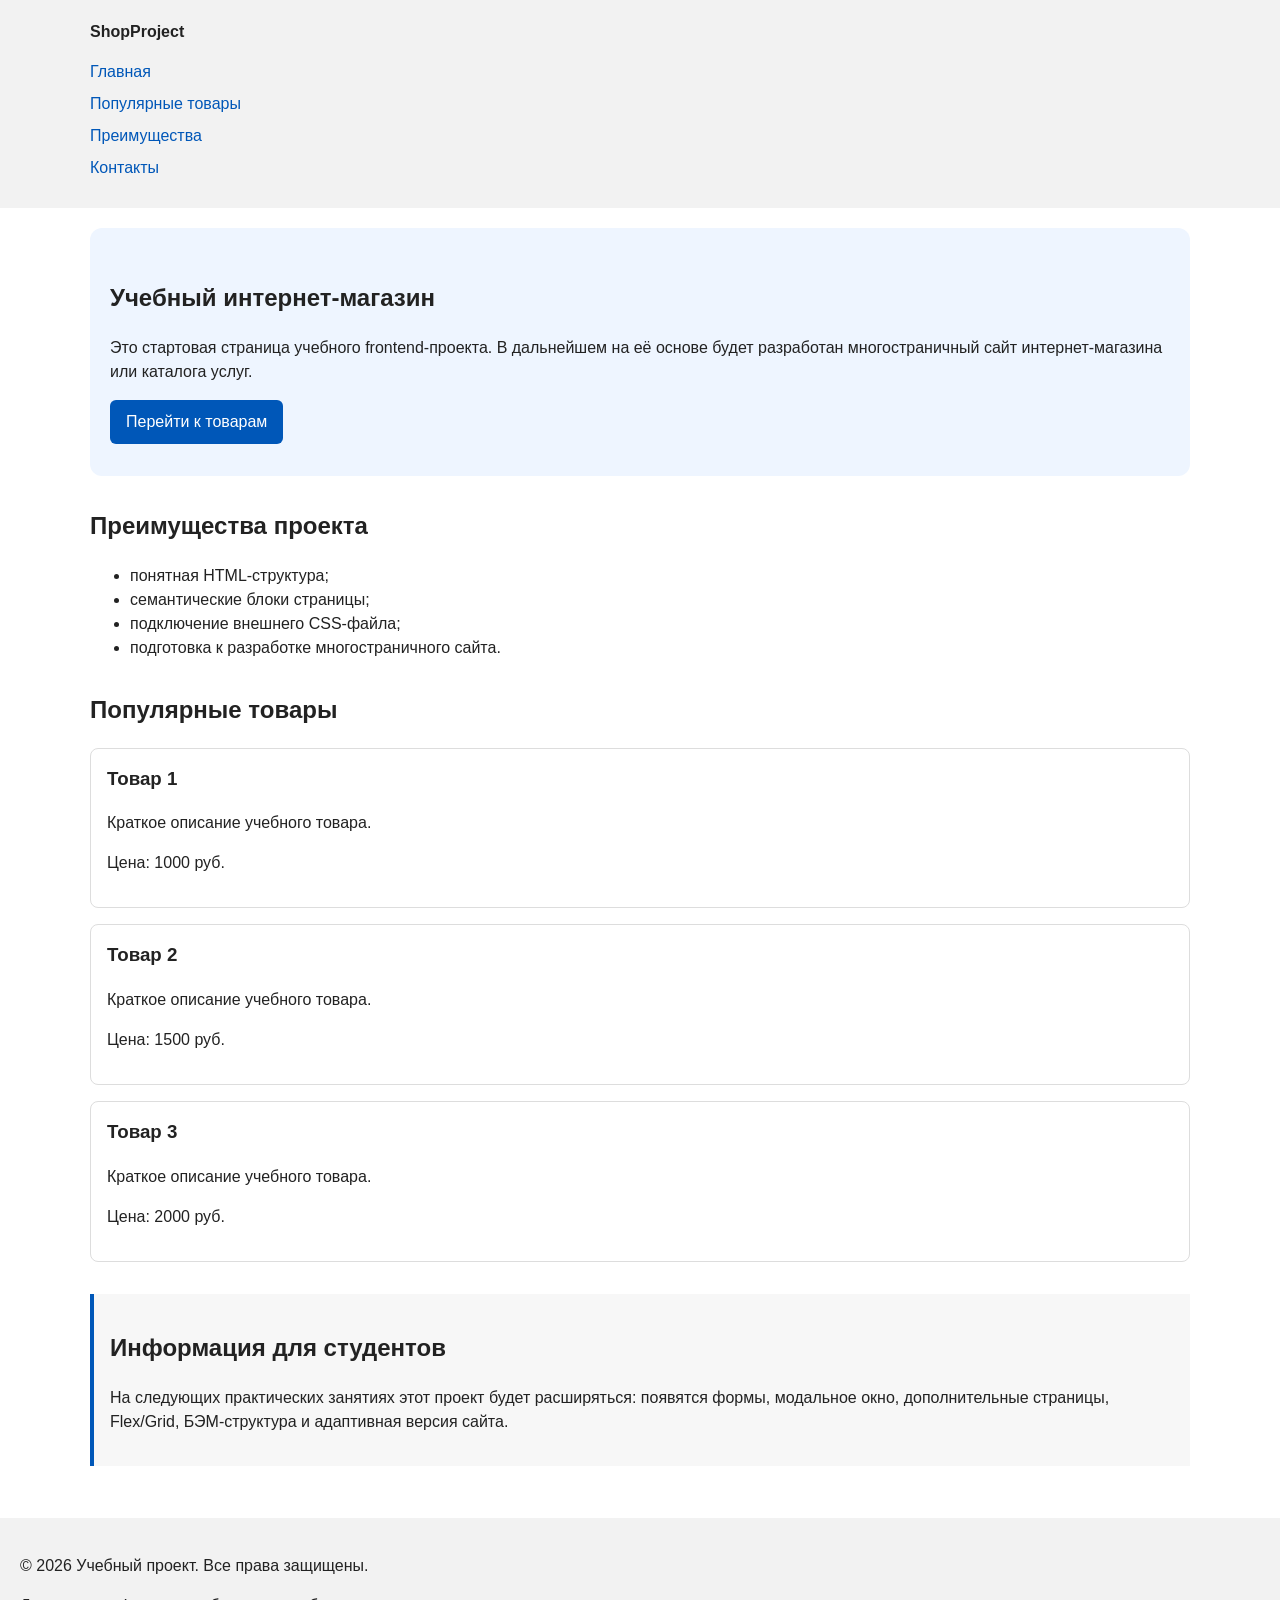
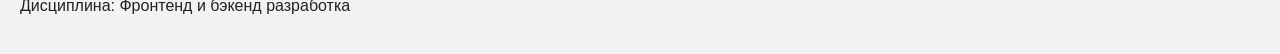
==== index.html @ cf41277f "feat: add semantic HTML structure and base CSS styles" ====
<!doctype html>
<html lang="ru">
    <head>
        <meta charset="UTF-8" />
        <meta name="viewport" content="width=device-width, initial-scale=1.0" />
        <title>Каталог товаров</title>
        <link rel="stylesheet" href="css/style.css" />
    </head>
    <body>
        <header>
            <div class="site-header">
                <a class="site-logo" href="index.html">ShopProject</a>

                <nav class="site-nav" aria-label="Основная навигация">
                <ul class="site-nav__list">
                    <li><a href="index.html">Главная</a></li>
                    <li><a href="#popular">Популярные товары</a></li>
                    <li><a href="#advantages">Преимущества</a></li>
                    <li><a href="#contacts">Контакты</a></li>
                </ul>
                </nav>
            </div>
        </header>

        <main>
            <section class="hero">
            <h1>Учебный интернет-магазин</h1>
            <p>
                Это стартовая страница учебного frontend-проекта.
                В дальнейшем на её основе будет разработан многостраничный сайт
                интернет-магазина или каталога услуг.
            </p>
            <a class="button" href="#popular">Перейти к товарам</a>
            </section>

        <section class="section" id="advantages">
            <h2>Преимущества проекта</h2>

            <ul class="advantages-list">
                <li>понятная HTML-структура;</li>
                <li>семантические блоки страницы;</li>
                <li>подключение внешнего CSS-файла;</li>
                <li>подготовка к разработке многостраничного сайта.</li>
            </ul>
        </section>

        <section class="section" id="popular">
            <h2>Популярные товары</h2>

            <article class="product-card">
                <h3>Товар 1</h3>
                <p>Краткое описание учебного товара.</p>
                <p>Цена: 1000 руб.</p>
            </article>

            <article class="product-card">
                <h3>Товар 2</h3>
                <p>Краткое описание учебного товара.</p>
                <p>Цена: 1500 руб.</p>
            </article>

            <article class="product-card">
                <h3>Товар 3</h3>
                <p>Краткое описание учебного товара.</p>
                <p>Цена: 2000 руб.</p>
            </article>
        </section>

        <aside class="aside-info">
            <h2>Информация для студентов</h2>
            <p>
                На следующих практических занятиях этот проект будет расширяться:
                появятся формы, модальное окно, дополнительные страницы, Flex/Grid,
                БЭМ-структура и адаптивная версия сайта.
            </p>
        </aside>

        </main>


        <footer id="contacts">
            <p>&copy; 2026 Учебный проект. Все права защищены.</p>
            <p>Дисциплина: Фронтенд и бэкенд разработка</p>
        </footer>
    </body>
</html>
---- css/style.css ----
/* 
  Универсальное правило для всех элементов.
  border-box делает расчёт размеров более понятным:
  width включает content, padding и border.
*/
* {
  box-sizing: border-box;
}

/*
  Убираем стандартный внешний отступ браузера у body.
  Без этого вокруг страницы может появиться белая рамка.
*/
body {
  margin: 0;
  font-family: Arial, sans-serif;
  line-height: 1.5;
  color: #222222;
  background-color: #ffffff;
}

/*
  Задаём внутренние отступы для основных областей страницы.
  Это делает содержимое визуально отделённым от краёв окна браузера.
*/
header,
main,
footer {
  padding: 20px;
}

/*
  Оформляем шапку страницы.
  Пока используется простой светло-серый фон.
*/
header {
  background-color: #f2f2f2;
}

/*
  Оформляем подвал страницы тем же фоном,
  чтобы визуально отделить его от основного содержимого.
*/
footer {
  background-color: #f2f2f2;
}

/*
  Ограничиваем ширину содержимого шапки,
  чтобы оно не растягивалось слишком сильно на широких экранах.
*/
.site-header {
  max-width: 1100px;
  margin: 0 auto;
}

/*
  Оформляем текстовый логотип.
*/
.site-logo {
  font-weight: bold;
  text-decoration: none;
  color: #222222;
}

/*
  Убираем стандартные отступы и маркеры списка навигации.
*/
.site-nav__list {
  padding: 0;
  margin: 16px 0 0;
  list-style: none;
}

/*
  Добавляем расстояние между пунктами меню.
*/
.site-nav__list li {
  margin-bottom: 8px;
}

/*
  Оформляем ссылки меню.
*/
.site-nav__list a {
  color: #0057b8;
  text-decoration: none;
}

/*
  При наведении мыши подчёркиваем ссылку.
  Подробно состояния интерфейса будут рассмотрены в практической работе 1.7.
*/
.site-nav__list a:hover {
  text-decoration: underline;
}

/*
  Hero-блок — первый крупный блок страницы.
  Он визуально отделяется от остальных разделов фоном и отступами.
*/
.hero {
  max-width: 1100px;
  margin: 0 auto 32px;
  padding: 32px 20px;
  background-color: #eef5ff;
  border-radius: 12px;
}

/*
  Общий класс для разделов страницы.
*/
.section {
  max-width: 1100px;
  margin: 0 auto 32px;
}

/*
  Убираем лишний верхний отступ у заголовков разделов.
*/
.section h2 {
  margin-top: 0;
}

/*
  Карточка товара — самостоятельный блок.
  На следующих занятиях карточки будут доработаны и выстроены в сетку.
*/
.product-card {
  margin-bottom: 16px;
  padding: 16px;
  border: 1px solid #dddddd;
  border-radius: 8px;
  background-color: #ffffff;
}

/*
  Убираем лишний верхний отступ у заголовка карточки.
*/
.product-card h3 {
  margin-top: 0;
}

/*
  Пока это обычная ссылка, но визуально она оформляется как кнопка.
*/
.button {
  display: inline-block;
  padding: 10px 16px;
  color: #ffffff;
  background-color: #0057b8;
  text-decoration: none;
  border-radius: 6px;
}

/*
  Простое состояние наведения для кнопки.
*/
.button:hover {
  background-color: #003f86;
}

/*
  Дополнительный информационный блок.
*/
.aside-info {
  max-width: 1100px;
  margin: 0 auto 32px;
  padding: 16px;
  border-left: 4px solid #0057b8;
  background-color: #f7f7f7;
}
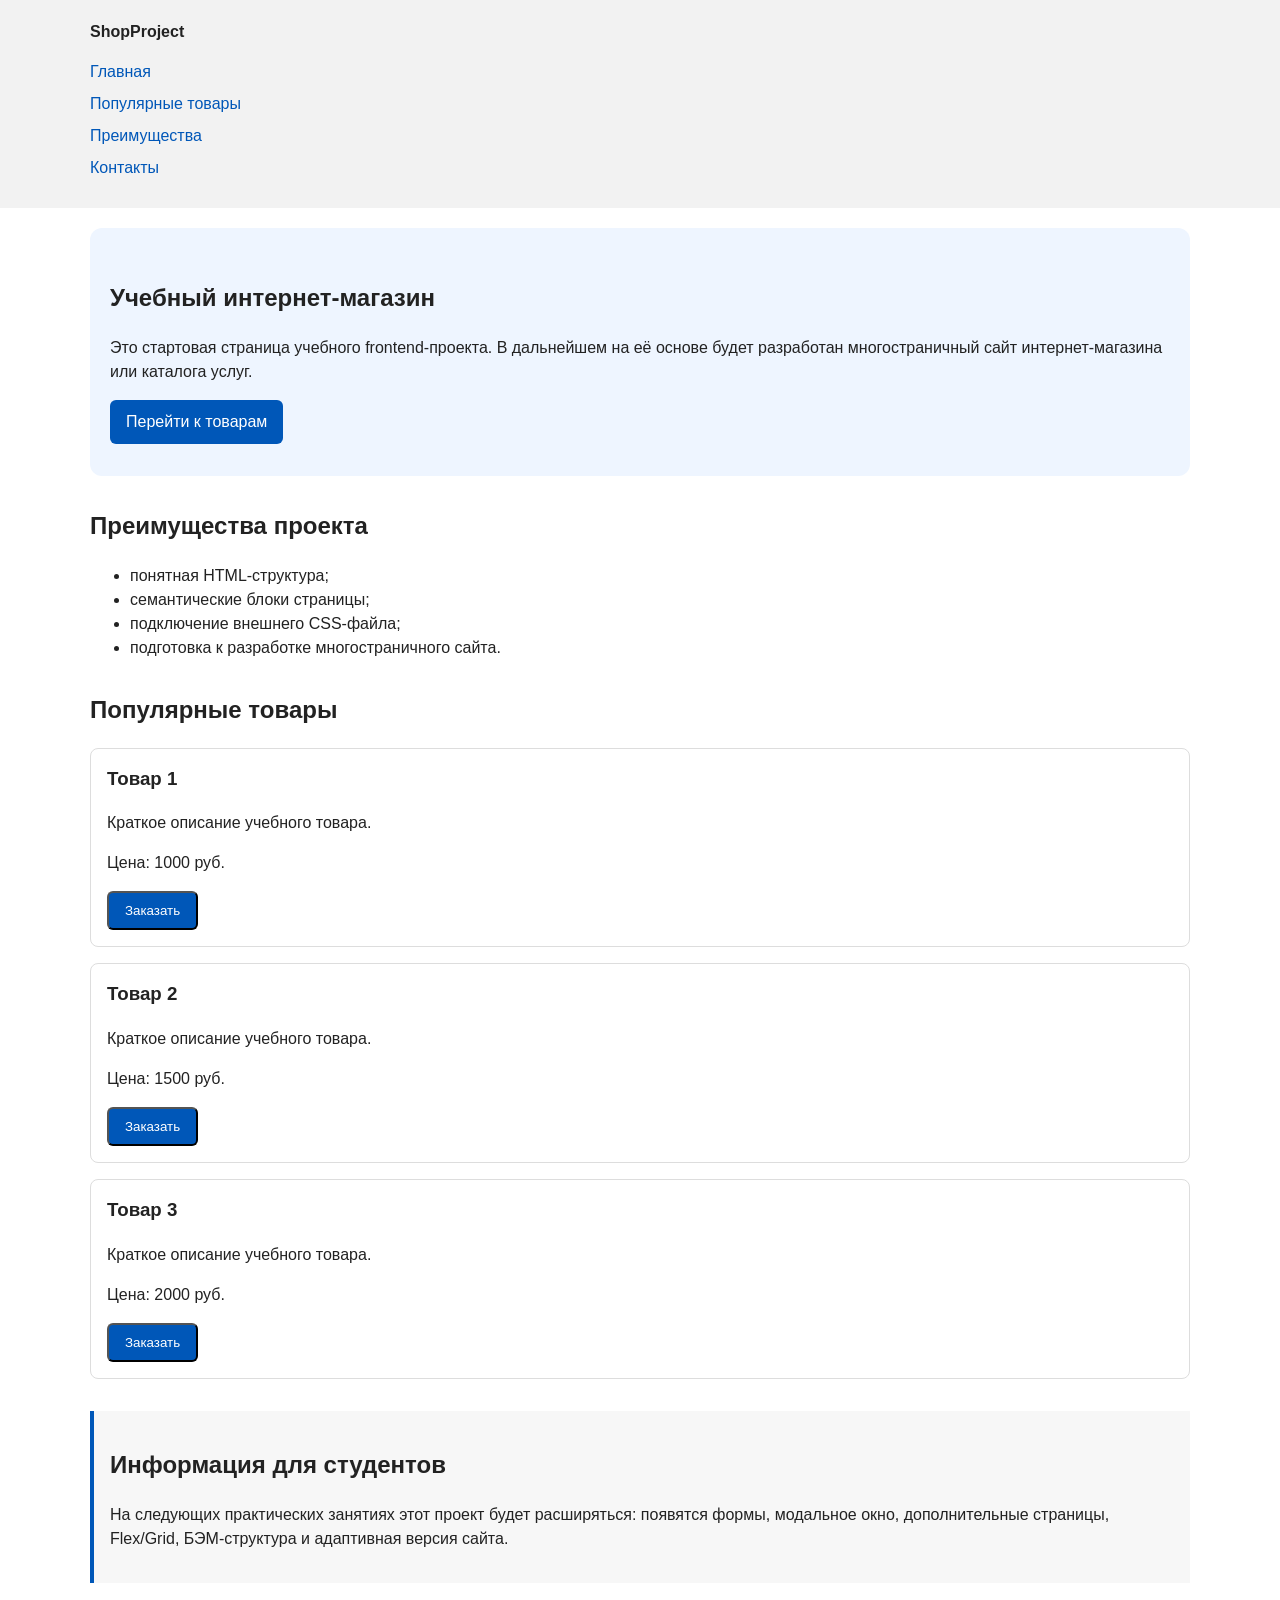
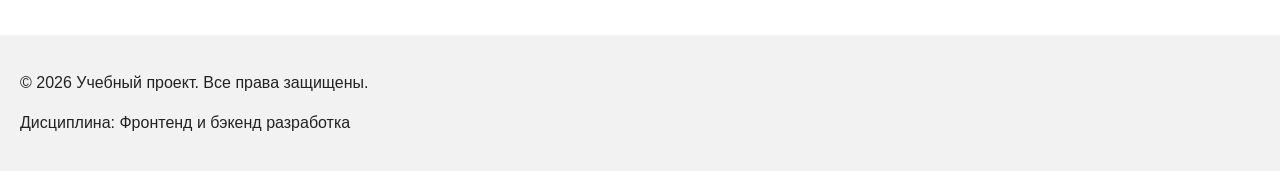
==== commit 9cf83e01: "feat: add order form modal and validation" ====
--- a/index.html
+++ b/index.html
@@ -1,10 +1,11 @@
 <!doctype html>
 <html lang="ru">
     <head>
-        <meta charset="UTF-8" />
-        <meta name="viewport" content="width=device-width, initial-scale=1.0" />
-        <title>Каталог товаров</title>
-        <link rel="stylesheet" href="css/style.css" />
+        <meta charset="UTF-8">
+        <meta name="viewport" content="width=device-width, initial-scale=1.0">
+        <title>Учебный интернет-магазин</title>
+        <link rel="stylesheet" href="css/style.css">
+        <script src="js/main.js" defer></script>
     </head>
     <body>
         <header>
@@ -51,18 +52,27 @@
                 <h3>Товар 1</h3>
                 <p>Краткое описание учебного товара.</p>
                 <p>Цена: 1000 руб.</p>
+                <button class="button product-card__button" type="button" data-product="Товар 1">
+                    Заказать
+                </button>
             </article>
 
             <article class="product-card">
                 <h3>Товар 2</h3>
                 <p>Краткое описание учебного товара.</p>
                 <p>Цена: 1500 руб.</p>
+                <button class="button product-card__button" type="button" data-product="Товар 1">
+                    Заказать
+                </button>
             </article>
 
             <article class="product-card">
                 <h3>Товар 3</h3>
                 <p>Краткое описание учебного товара.</p>
                 <p>Цена: 2000 руб.</p>
+                <button class="button product-card__button" type="button" data-product="Товар 1">
+                    Заказать
+                </button>
             </article>
         </section>
 
@@ -74,8 +84,104 @@
                 БЭМ-структура и адаптивная версия сайта.
             </p>
         </aside>
+        </main>
 
-        </main>
+        <dialog class="order-dialog" id="order-dialog" aria-labelledby="order-dialog-title">
+            <h2 id="order-dialog-title">Оформление заявки</h2>
+
+            <form class="order-form" id="order-form" action="#" method="post" novalidate>
+            <input id="selected-product" name="selected-product" type="hidden">
+
+            <div class="form-field">
+                <label for="order-name">Имя</label>
+                <input
+                id="order-name"
+                name="name"
+                type="text"
+                placeholder="Введите ваше имя"
+                minlength="2"
+                autocomplete="given-name"
+                required
+                >
+            </div>
+
+            <div class="form-field">
+                <label for="order-email">E-mail</label>
+                <input
+                id="order-email"
+                name="email"
+                type="email"
+                placeholder="example@mail.ru"
+                autocomplete="email"
+                required
+                >
+            </div>
+
+            <div class="form-field">
+                <label for="order-phone">Телефон</label>
+                <input
+                id="order-phone"
+                name="phone"
+                type="tel"
+                inputmode="tel"
+                placeholder="+7 (900) 000-00-00"
+                pattern="^\+7 \(\d{3}\) \d{3}-\d{2}-\d{2}$"
+                required
+                >
+                <small>Формат: +7 (900) 000-00-00</small>
+            </div>
+
+            <div class="form-field">
+                <label for="order-date">Дата связи</label>
+                <input
+                id="order-date"
+                name="date"
+                type="date"
+                >
+            </div>
+
+            <div class="form-field">
+                <label for="order-topic">Тема заявки</label>
+                <select id="order-topic" name="topic" required>
+                <option value="">Выберите тему</option>
+                <option value="product">Заказ товара</option>
+                <option value="consultation">Консультация</option>
+                <option value="delivery">Доставка</option>
+                </select>
+            </div>
+
+            <div class="form-field">
+                <label for="order-comment">Комментарий</label>
+                <textarea
+                    id="order-comment"
+                    name="comment"
+                    rows="4"
+                    placeholder="Укажите дополнительную информацию"
+                ></textarea>
+                </div>
+
+                <div class="form-field form-field--checkbox">
+                <label>
+                    <input
+                    id="order-agreement"
+                    name="agreement"
+                    type="checkbox"
+                    required
+                    >
+                    Я согласен на обработку данных
+                </label>
+                </div>
+
+                <div class="form-actions">
+                <button type="button" id="close-order-dialog">Закрыть</button>
+                <button type="submit">Отправить заявку</button>
+                </div>
+            </form>
+        </dialog>
+
+        <p class="success-message" id="success-message" hidden>
+            Форма успешно отправлена!
+        </p>
 
 
         <footer id="contacts">
--- a/css/style.css
+++ b/css/style.css
@@ -170,3 +170,107 @@
   border-left: 4px solid #0057b8;
   background-color: #f7f7f7;
 }
+
+
+/*
+  Модальное окно.
+  Элемент dialog сам умеет открываться поверх страницы.
+*/
+.order-dialog {
+  width: min(100% - 32px, 560px);
+  padding: 24px;
+  border: none;
+  border-radius: 12px;
+}
+
+/*
+  Затемнение фона за модальным окном.
+*/
+.order-dialog::backdrop {
+  background-color: rgba(0, 0, 0, 0.5);
+}
+
+/*
+  Поле формы.
+  Каждый блок получает нижний отступ.
+*/
+.form-field {
+  margin-bottom: 16px;
+}
+
+/*
+  Подпись поля.
+*/
+.form-field label {
+  display: block;
+  margin-bottom: 6px;
+}
+
+/*
+  Основные поля формы.
+*/
+.form-field input,
+.form-field select,
+.form-field textarea {
+  width: 100%;
+  padding: 10px 12px;
+  border: 1px solid #cccccc;
+  border-radius: 6px;
+  font: inherit;
+}
+
+/*
+  Checkbox не должен занимать всю ширину.
+*/
+.form-field input[type="checkbox"] {
+  width: auto;
+}
+
+/*
+  Подсказка под полем телефона.
+*/
+.form-field small {
+  display: block;
+  margin-top: 4px;
+  color: #666666;
+}
+
+/*
+  Видимый фокус для клавиатурной навигации.
+*/
+.form-field input:focus-visible,
+.form-field select:focus-visible,
+.form-field textarea:focus-visible,
+.form-actions button:focus-visible {
+  outline: 2px solid #0057b8;
+  outline-offset: 2px;
+}
+
+/*
+  Подсветка ошибочных полей.
+  Атрибут aria-invalid будет добавляться через JavaScript.
+*/
+[aria-invalid="true"] {
+  border-color: #b00020;
+}
+
+/*
+  Кнопки формы.
+*/
+.form-actions {
+  display: flex;
+  gap: 12px;
+  margin-top: 20px;
+}
+
+/*
+  Сообщение об успешной отправке.
+*/
+.success-message {
+  max-width: 1100px;
+  margin: 24px auto;
+  padding: 16px;
+  border-left: 4px solid #168a2f;
+  background-color: #eefaf0;
+}
+
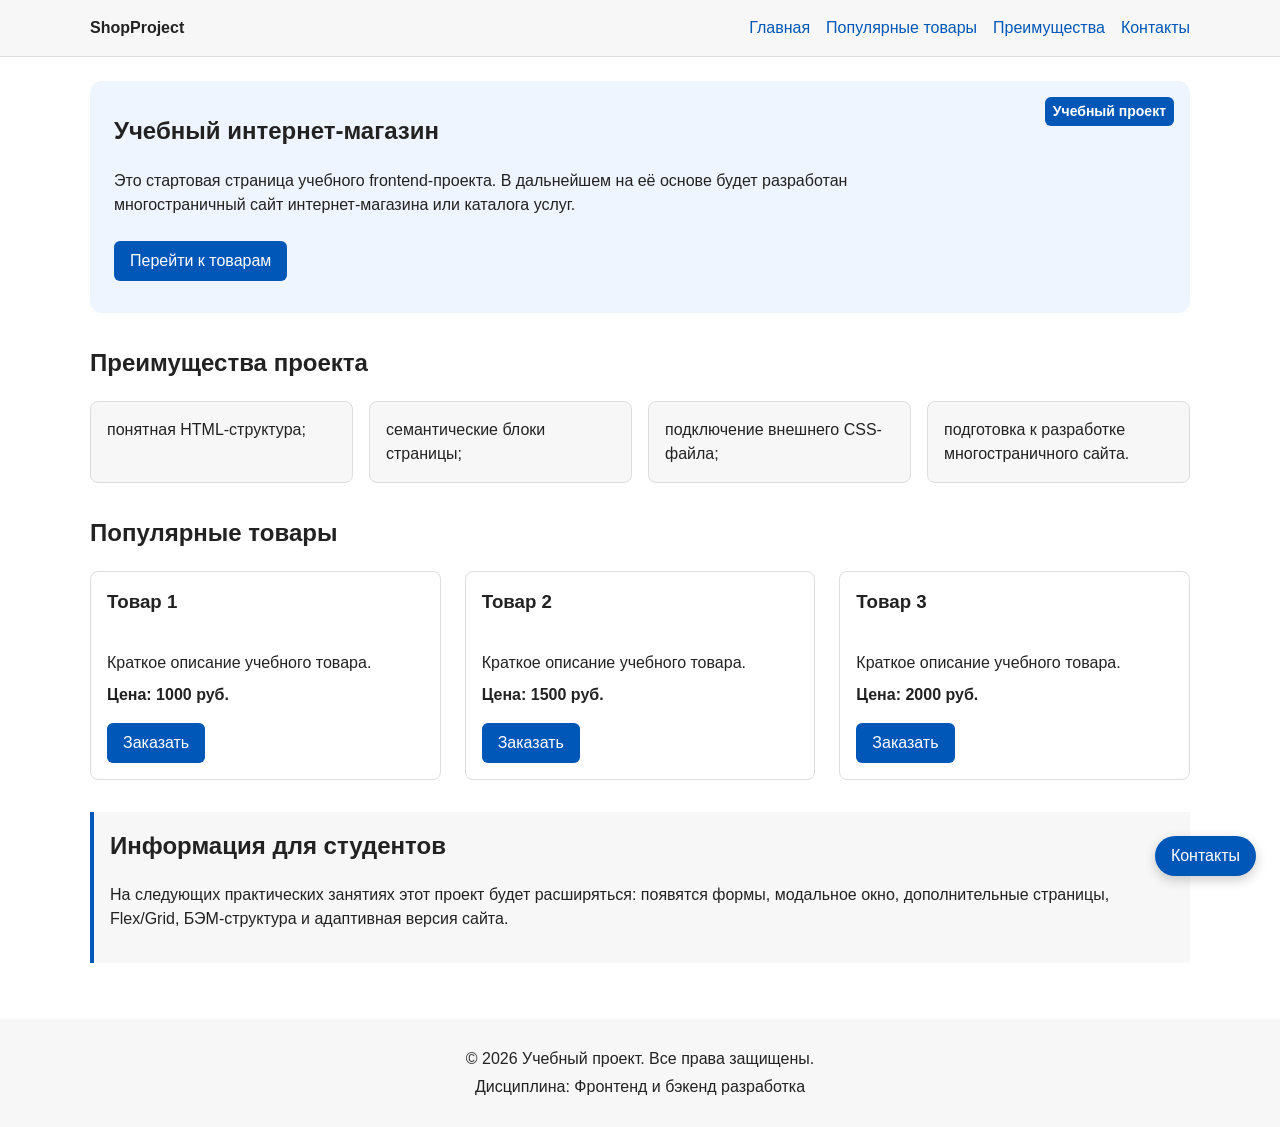
==== commit 4c2ec4a6: "Added flexbox and BEM" ====
--- a/index.html
+++ b/index.html
@@ -8,173 +8,180 @@
         <script src="js/main.js" defer></script>
     </head>
     <body>
-        <header>
-            <div class="site-header">
-                <a class="site-logo" href="index.html">ShopProject</a>
+        <header class="site-header">
+            <div class="site-header__inner">
+                <a class="site-header__logo" href="index.html">ShopProject</a>
 
                 <nav class="site-nav" aria-label="Основная навигация">
-                <ul class="site-nav__list">
-                    <li><a href="index.html">Главная</a></li>
-                    <li><a href="#popular">Популярные товары</a></li>
-                    <li><a href="#advantages">Преимущества</a></li>
-                    <li><a href="#contacts">Контакты</a></li>
-                </ul>
+                    <ul class="site-nav__list">
+                        <li class="site-nav__item"><a class="site-nav__link" href="index.html">Главная</a></li>
+                        <li class="site-nav__item"><a class="site-nav__link" href="#popular">Популярные товары</a></li>
+                        <li class="site-nav__item"><a class="site-nav__link" href="#advantages">Преимущества</a></li>
+                        <li class="site-nav__item"><a class="site-nav__link" href="#contacts">Контакты</a></li>
+                    </ul>
                 </nav>
             </div>
         </header>
 
         <main>
             <section class="hero">
-            <h1>Учебный интернет-магазин</h1>
-            <p>
-                Это стартовая страница учебного frontend-проекта.
-                В дальнейшем на её основе будет разработан многостраничный сайт
-                интернет-магазина или каталога услуг.
-            </p>
-            <a class="button" href="#popular">Перейти к товарам</a>
+                <span class="hero__badge">Учебный проект</span>
+                <h1 class="hero__title">Учебный интернет-магазин</h1>
+                <p class="hero__description">
+                    Это стартовая страница учебного frontend-проекта.
+                    В дальнейшем на её основе будет разработан многостраничный сайт
+                    интернет-магазина или каталога услуг.
+                </p>
+                <a class="button hero__button" href="#popular">Перейти к товарам</a>
             </section>
 
-        <section class="section" id="advantages">
-            <h2>Преимущества проекта</h2>
+            <section class="section" id="advantages">
+                <h2 class="section__title">Преимущества проекта</h2>
 
-            <ul class="advantages-list">
-                <li>понятная HTML-структура;</li>
-                <li>семантические блоки страницы;</li>
-                <li>подключение внешнего CSS-файла;</li>
-                <li>подготовка к разработке многостраничного сайта.</li>
-            </ul>
-        </section>
+                <ul class="advantages-list">
+                    <li class="advantages-list__item">понятная HTML-структура;</li>
+                    <li class="advantages-list__item">семантические блоки страницы;</li>
+                    <li class="advantages-list__item">подключение внешнего CSS-файла;</li>
+                    <li class="advantages-list__item">подготовка к разработке многостраничного сайта.</li>
+                </ul>
+            </section>
 
-        <section class="section" id="popular">
-            <h2>Популярные товары</h2>
+            <section class="section" id="popular">
+                <h2 class="section__title">Популярные товары</h2>
 
-            <article class="product-card">
-                <h3>Товар 1</h3>
-                <p>Краткое описание учебного товара.</p>
-                <p>Цена: 1000 руб.</p>
-                <button class="button product-card__button" type="button" data-product="Товар 1">
-                    Заказать
-                </button>
-            </article>
+                <div class="product-list">
+                    <article class="product-card">
+                        <h3 class="product-card__title">Товар 1</h3>
+                        <p class="product-card__description">Краткое описание учебного товара.</p>
+                        <p class="product-card__price">Цена: 1000 руб.</p>
+                        <button class="button product-card__button" type="button" data-product="Товар 1">
+                            Заказать
+                        </button>
+                    </article>
 
-            <article class="product-card">
-                <h3>Товар 2</h3>
-                <p>Краткое описание учебного товара.</p>
-                <p>Цена: 1500 руб.</p>
-                <button class="button product-card__button" type="button" data-product="Товар 1">
-                    Заказать
-                </button>
-            </article>
+                    <article class="product-card">
+                        <h3 class="product-card__title">Товар 2</h3>
+                        <p class="product-card__description">Краткое описание учебного товара.</p>
+                        <p class="product-card__price">Цена: 1500 руб.</p>
+                        <button class="button product-card__button" type="button" data-product="Товар 2">
+                            Заказать
+                        </button>
+                    </article>
 
-            <article class="product-card">
-                <h3>Товар 3</h3>
-                <p>Краткое описание учебного товара.</p>
-                <p>Цена: 2000 руб.</p>
-                <button class="button product-card__button" type="button" data-product="Товар 1">
-                    Заказать
-                </button>
-            </article>
-        </section>
+                    <article class="product-card">
+                        <h3 class="product-card__title">Товар 3</h3>
+                        <p class="product-card__description">Краткое описание учебного товара.</p>
+                        <p class="product-card__price">Цена: 2000 руб.</p>
+                        <button class="button product-card__button" type="button" data-product="Товар 3">
+                            Заказать
+                        </button>
+                    </article>
+                </div>
+            </section>
 
-        <aside class="aside-info">
-            <h2>Информация для студентов</h2>
-            <p>
-                На следующих практических занятиях этот проект будет расширяться:
-                появятся формы, модальное окно, дополнительные страницы, Flex/Grid,
-                БЭМ-структура и адаптивная версия сайта.
-            </p>
-        </aside>
+            <aside class="aside-info">
+                <h2 class="aside-info__title">Информация для студентов</h2>
+                <p class="aside-info__text">
+                    На следующих практических занятиях этот проект будет расширяться:
+                    появятся формы, модальное окно, дополнительные страницы, Flex/Grid,
+                    БЭМ-структура и адаптивная версия сайта.
+                </p>
+            </aside>
         </main>
+
+        <a class="support-button" href="#contacts" aria-label="Перейти к контактам">
+            Контакты
+        </a>
 
         <dialog class="order-dialog" id="order-dialog" aria-labelledby="order-dialog-title">
             <h2 id="order-dialog-title">Оформление заявки</h2>
 
             <form class="order-form" id="order-form" action="#" method="post" novalidate>
-            <input id="selected-product" name="selected-product" type="hidden">
+                <input id="selected-product" name="selected-product" type="hidden">
 
-            <div class="form-field">
-                <label for="order-name">Имя</label>
-                <input
-                id="order-name"
-                name="name"
-                type="text"
-                placeholder="Введите ваше имя"
-                minlength="2"
-                autocomplete="given-name"
-                required
-                >
-            </div>
+                <div class="form-field">
+                    <label for="order-name">Имя</label>
+                    <input
+                        id="order-name"
+                        name="name"
+                        type="text"
+                        placeholder="Введите ваше имя"
+                        minlength="2"
+                        autocomplete="given-name"
+                        required
+                    >
+                </div>
 
-            <div class="form-field">
-                <label for="order-email">E-mail</label>
-                <input
-                id="order-email"
-                name="email"
-                type="email"
-                placeholder="example@mail.ru"
-                autocomplete="email"
-                required
-                >
-            </div>
+                <div class="form-field">
+                    <label for="order-email">E-mail</label>
+                    <input
+                        id="order-email"
+                        name="email"
+                        type="email"
+                        placeholder="example@mail.ru"
+                        autocomplete="email"
+                        required
+                    >
+                </div>
 
-            <div class="form-field">
-                <label for="order-phone">Телефон</label>
-                <input
-                id="order-phone"
-                name="phone"
-                type="tel"
-                inputmode="tel"
-                placeholder="+7 (900) 000-00-00"
-                pattern="^\+7 \(\d{3}\) \d{3}-\d{2}-\d{2}$"
-                required
-                >
-                <small>Формат: +7 (900) 000-00-00</small>
-            </div>
+                <div class="form-field">
+                    <label for="order-phone">Телефон</label>
+                    <input
+                        id="order-phone"
+                        name="phone"
+                        type="tel"
+                        inputmode="tel"
+                        placeholder="+7 (900) 000-00-00"
+                        pattern="^\+7 \(\d{3}\) \d{3}-\d{2}-\d{2}$"
+                        required
+                    >
+                    <small>Формат: +7 (900) 000-00-00</small>
+                </div>
 
-            <div class="form-field">
-                <label for="order-date">Дата связи</label>
-                <input
-                id="order-date"
-                name="date"
-                type="date"
-                >
-            </div>
+                <div class="form-field">
+                    <label for="order-date">Дата связи</label>
+                    <input
+                        id="order-date"
+                        name="date"
+                        type="date"
+                    >
+                </div>
 
-            <div class="form-field">
-                <label for="order-topic">Тема заявки</label>
-                <select id="order-topic" name="topic" required>
-                <option value="">Выберите тему</option>
-                <option value="product">Заказ товара</option>
-                <option value="consultation">Консультация</option>
-                <option value="delivery">Доставка</option>
-                </select>
-            </div>
+                <div class="form-field">
+                    <label for="order-topic">Тема заявки</label>
+                    <select id="order-topic" name="topic" required>
+                        <option value="">Выберите тему</option>
+                        <option value="product">Заказ товара</option>
+                        <option value="consultation">Консультация</option>
+                        <option value="delivery">Доставка</option>
+                    </select>
+                </div>
 
-            <div class="form-field">
-                <label for="order-comment">Комментарий</label>
-                <textarea
-                    id="order-comment"
-                    name="comment"
-                    rows="4"
-                    placeholder="Укажите дополнительную информацию"
-                ></textarea>
+                <div class="form-field">
+                    <label for="order-comment">Комментарий</label>
+                    <textarea
+                        id="order-comment"
+                        name="comment"
+                        rows="4"
+                        placeholder="Укажите дополнительную информацию"
+                    ></textarea>
                 </div>
 
                 <div class="form-field form-field--checkbox">
-                <label>
-                    <input
-                    id="order-agreement"
-                    name="agreement"
-                    type="checkbox"
-                    required
-                    >
-                    Я согласен на обработку данных
-                </label>
+                    <label>
+                        <input
+                            id="order-agreement"
+                            name="agreement"
+                            type="checkbox"
+                            required
+                        >
+                        Я согласен на обработку данных
+                    </label>
                 </div>
 
                 <div class="form-actions">
-                <button type="button" id="close-order-dialog">Закрыть</button>
-                <button type="submit">Отправить заявку</button>
+                    <button type="button" id="close-order-dialog">Закрыть</button>
+                    <button type="submit">Отправить заявку</button>
                 </div>
             </form>
         </dialog>
@@ -183,10 +190,9 @@
             Форма успешно отправлена!
         </p>
 
-
-        <footer id="contacts">
-            <p>&copy; 2026 Учебный проект. Все права защищены.</p>
-            <p>Дисциплина: Фронтенд и бэкенд разработка</p>
+        <footer class="site-footer" id="contacts">
+            <p class="site-footer__text">&copy; 2026 Учебный проект. Все права защищены.</p>
+            <p class="site-footer__text">Дисциплина: Фронтенд и бэкенд разработка</p>
         </footer>
     </body>
 </html>
--- a/css/style.css
+++ b/css/style.css
@@ -1,276 +1,447 @@
-/* 
-  Универсальное правило для всех элементов.
-  border-box делает расчёт размеров более понятным:
-  width включает content, padding и border.
-*/
+/* ===============================
+   1. Переменные проекта
+   =============================== */
+
+:root {
+  /* Основные цвета проекта */
+  --color-bg: #ffffff;
+  --color-text: #222222;
+  --color-muted: #666666;
+  --color-primary: #0057b8;
+  --color-primary-dark: #003f86;
+  --color-border: #dddddd;
+  --color-surface: #f7f7f7;
+  --color-surface-accent: #eef5ff;
+  --color-danger: #b00020;
+  --color-success: #168a2f;
+  --color-success-bg: #eefaf0;
+  --color-white: #ffffff;
+
+  /* Отступы */
+  --space-xs: 4px;
+  --space-sm: 8px;
+  --space-md: 16px;
+  --space-lg: 24px;
+  --space-xl: 32px;
+
+  /* Скругления */
+  --radius-sm: 6px;
+  --radius-md: 8px;
+  --radius-lg: 12px;
+
+  /* Размеры */
+  --container-width: 1100px;
+}
+
+/* ===============================
+   2. Базовые стили
+   =============================== */
+
 * {
   box-sizing: border-box;
 }
 
-/*
-  Убираем стандартный внешний отступ браузера у body.
-  Без этого вокруг страницы может появиться белая рамка.
-*/
+html {
+  scroll-behavior: smooth;
+}
+
 body {
   margin: 0;
   font-family: Arial, sans-serif;
   line-height: 1.5;
-  color: #222222;
-  background-color: #ffffff;
-}
-
-/*
-  Задаём внутренние отступы для основных областей страницы.
-  Это делает содержимое визуально отделённым от краёв окна браузера.
-*/
-header,
-main,
-footer {
-  padding: 20px;
-}
-
-/*
-  Оформляем шапку страницы.
-  Пока используется простой светло-серый фон.
-*/
-header {
-  background-color: #f2f2f2;
-}
-
-/*
-  Оформляем подвал страницы тем же фоном,
-  чтобы визуально отделить его от основного содержимого.
-*/
-footer {
-  background-color: #f2f2f2;
-}
-
-/*
-  Ограничиваем ширину содержимого шапки,
-  чтобы оно не растягивалось слишком сильно на широких экранах.
-*/
+  color: var(--color-text);
+  background-color: var(--color-bg);
+}
+
+main {
+  padding: var(--space-lg);
+}
+
+a {
+  color: var(--color-primary);
+}
+
+a:hover {
+  color: var(--color-primary-dark);
+}
+
+a:focus-visible {
+  outline: 2px solid var(--color-primary);
+  outline-offset: 3px;
+}
+
+button,
+input,
+select,
+textarea {
+  font: inherit;
+}
+
+/* ===============================
+   3. Общие элементы
+   =============================== */
+
+.button {
+  display: inline-block;
+  padding: var(--space-sm) var(--space-md);
+  color: var(--color-white);
+  background-color: var(--color-primary);
+  text-decoration: none;
+  border: none;
+  border-radius: var(--radius-sm);
+  cursor: pointer;
+}
+
+.button:hover {
+  color: var(--color-white);
+  background-color: var(--color-primary-dark);
+}
+
+.button:focus-visible {
+  outline: 2px solid var(--color-primary);
+  outline-offset: 3px;
+}
+
+.button:disabled {
+  opacity: 0.6;
+  cursor: not-allowed;
+}
+
+/* ===============================
+   4. БЭМ: шапка и навигация
+   =============================== */
+
 .site-header {
-  max-width: 1100px;
+  position: sticky;
+  top: 0;
+  z-index: 10;
+  padding: var(--space-md) var(--space-lg);
+  background-color: var(--color-surface);
+  border-bottom: 1px solid var(--color-border);
+}
+
+.site-header__inner {
+  max-width: var(--container-width);
   margin: 0 auto;
-}
-
-/*
-  Оформляем текстовый логотип.
-*/
-.site-logo {
+
+  /* 11. Flexbox */
+  display: flex;
+  align-items: center;
+  justify-content: space-between;
+  gap: var(--space-lg);
+}
+
+.site-header__logo {
+  flex-shrink: 0;
   font-weight: bold;
   text-decoration: none;
-  color: #222222;
-}
-
-/*
-  Убираем стандартные отступы и маркеры списка навигации.
-*/
+  color: var(--color-text);
+}
+
 .site-nav__list {
+  display: flex;
+  flex-wrap: wrap;
+  gap: var(--space-md);
   padding: 0;
-  margin: 16px 0 0;
+  margin: 0;
   list-style: none;
 }
 
-/*
-  Добавляем расстояние между пунктами меню.
-*/
-.site-nav__list li {
-  margin-bottom: 8px;
-}
-
-/*
-  Оформляем ссылки меню.
-*/
-.site-nav__list a {
-  color: #0057b8;
+.site-nav__item {
+  margin: 0;
+}
+
+.site-nav__link {
+  color: var(--color-primary);
   text-decoration: none;
 }
 
-/*
-  При наведении мыши подчёркиваем ссылку.
-  Подробно состояния интерфейса будут рассмотрены в практической работе 1.7.
-*/
-.site-nav__list a:hover {
+.site-nav__link:hover {
   text-decoration: underline;
 }
 
-/*
-  Hero-блок — первый крупный блок страницы.
-  Он визуально отделяется от остальных разделов фоном и отступами.
-*/
+/* ===============================
+   5. БЭМ: главная секция
+   =============================== */
+
 .hero {
-  max-width: 1100px;
-  margin: 0 auto 32px;
-  padding: 32px 20px;
-  background-color: #eef5ff;
-  border-radius: 12px;
-}
-
-/*
-  Общий класс для разделов страницы.
-*/
+  position: relative; /* 13. Точка отсчёта для absolute-элемента */
+  max-width: var(--container-width);
+  margin: 0 auto var(--space-xl);
+  padding: var(--space-xl) var(--space-lg);
+  background-color: var(--color-surface-accent);
+  border-radius: var(--radius-lg);
+  overflow: hidden;
+}
+
+.hero__badge {
+  position: absolute; /* 13. Absolute относительно .hero */
+  top: var(--space-md);
+  right: var(--space-md);
+  padding: var(--space-xs) var(--space-sm);
+  color: var(--color-white);
+  background-color: var(--color-primary);
+  border-radius: var(--radius-sm);
+  font-size: 14px;
+  font-weight: bold;
+}
+
+.hero__title {
+  margin-top: 0;
+  padding-right: 150px;
+}
+
+.hero__description {
+  max-width: 760px;
+}
+
+.hero__button {
+  margin-top: var(--space-sm);
+}
+
+/* ===============================
+   6. Секции и преимущества
+   =============================== */
+
 .section {
-  max-width: 1100px;
-  margin: 0 auto 32px;
-}
-
-/*
-  Убираем лишний верхний отступ у заголовков разделов.
-*/
-.section h2 {
+  max-width: var(--container-width);
+  margin: 0 auto var(--space-xl);
+}
+
+.section__title {
   margin-top: 0;
 }
 
-/*
-  Карточка товара — самостоятельный блок.
-  На следующих занятиях карточки будут доработаны и выстроены в сетку.
-*/
+.advantages-list {
+  display: flex; /* 11. Flexbox */
+  flex-wrap: wrap;
+  gap: var(--space-md);
+  padding: 0;
+  margin: 0;
+  list-style: none;
+}
+
+.advantages-list__item {
+  flex: 1 1 220px;
+  padding: var(--space-md);
+  border: 1px solid var(--color-border);
+  border-radius: var(--radius-md);
+  background-color: var(--color-surface);
+}
+
+/* ===============================
+   7. Карточки товаров
+   =============================== */
+
+.product-list {
+  display: grid; /* 11. CSS Grid */
+  grid-template-columns: repeat(3, minmax(0, 1fr));
+  gap: var(--space-lg);
+}
+
 .product-card {
-  margin-bottom: 16px;
-  padding: 16px;
-  border: 1px solid #dddddd;
-  border-radius: 8px;
-  background-color: #ffffff;
-}
-
-/*
-  Убираем лишний верхний отступ у заголовка карточки.
-*/
-.product-card h3 {
+  display: flex; /* Flexbox внутри карточки */
+  flex-direction: column;
+  padding: var(--space-md);
+  border: 1px solid var(--color-border);
+  border-radius: var(--radius-md);
+  background-color: var(--color-bg);
+}
+
+.product-card:hover {
+  border-color: var(--color-primary);
+}
+
+.product-card__title {
   margin-top: 0;
 }
 
-/*
-  Пока это обычная ссылка, но визуально она оформляется как кнопка.
-*/
-.button {
-  display: inline-block;
-  padding: 10px 16px;
-  color: #ffffff;
-  background-color: #0057b8;
-  text-decoration: none;
-  border-radius: 6px;
-}
-
-/*
-  Простое состояние наведения для кнопки.
-*/
-.button:hover {
-  background-color: #003f86;
-}
-
-/*
-  Дополнительный информационный блок.
-*/
+.product-card__description {
+  margin-bottom: var(--space-sm);
+}
+
+.product-card__price {
+  margin-top: auto;
+  font-weight: bold;
+}
+
+.product-card__button {
+  align-self: flex-start;
+}
+
+/* ===============================
+   8. Дополнительный блок
+   =============================== */
+
 .aside-info {
-  max-width: 1100px;
-  margin: 0 auto 32px;
-  padding: 16px;
-  border-left: 4px solid #0057b8;
-  background-color: #f7f7f7;
-}
-
-
-/*
-  Модальное окно.
-  Элемент dialog сам умеет открываться поверх страницы.
-*/
+  max-width: var(--container-width);
+  margin: 0 auto var(--space-xl);
+  padding: var(--space-md);
+  border-left: 4px solid var(--color-primary);
+  background-color: var(--color-surface);
+}
+
+.aside-info__title {
+  margin-top: 0;
+}
+
+/* ===============================
+   9. Форма и модальное окно
+   =============================== */
+
 .order-dialog {
   width: min(100% - 32px, 560px);
-  padding: 24px;
+  padding: var(--space-lg);
   border: none;
-  border-radius: 12px;
-}
-
-/*
-  Затемнение фона за модальным окном.
-*/
+  border-radius: var(--radius-lg);
+}
+
 .order-dialog::backdrop {
   background-color: rgba(0, 0, 0, 0.5);
 }
 
-/*
-  Поле формы.
-  Каждый блок получает нижний отступ.
-*/
 .form-field {
-  margin-bottom: 16px;
-}
-
-/*
-  Подпись поля.
-*/
+  margin-bottom: var(--space-md);
+}
+
 .form-field label {
   display: block;
-  margin-bottom: 6px;
-}
-
-/*
-  Основные поля формы.
-*/
+  margin-bottom: var(--space-xs);
+}
+
 .form-field input,
 .form-field select,
 .form-field textarea {
   width: 100%;
   padding: 10px 12px;
-  border: 1px solid #cccccc;
-  border-radius: 6px;
+  border: 1px solid var(--color-border);
+  border-radius: var(--radius-sm);
   font: inherit;
 }
 
-/*
-  Checkbox не должен занимать всю ширину.
-*/
 .form-field input[type="checkbox"] {
   width: auto;
 }
 
-/*
-  Подсказка под полем телефона.
-*/
 .form-field small {
   display: block;
-  margin-top: 4px;
-  color: #666666;
-}
-
-/*
-  Видимый фокус для клавиатурной навигации.
-*/
+  margin-top: var(--space-xs);
+  color: var(--color-muted);
+}
+
+.form-field input:hover,
+.form-field select:hover,
+.form-field textarea:hover {
+  border-color: var(--color-primary);
+}
+
 .form-field input:focus-visible,
 .form-field select:focus-visible,
 .form-field textarea:focus-visible,
 .form-actions button:focus-visible {
-  outline: 2px solid #0057b8;
-  outline-offset: 2px;
-}
-
-/*
-  Подсветка ошибочных полей.
-  Атрибут aria-invalid будет добавляться через JavaScript.
-*/
+  outline: 2px solid var(--color-primary);
+  outline-offset: 3px;
+}
+
 [aria-invalid="true"] {
-  border-color: #b00020;
-}
-
-/*
-  Кнопки формы.
-*/
+  border-color: var(--color-danger);
+}
+
 .form-actions {
   display: flex;
-  gap: 12px;
-  margin-top: 20px;
-}
-
-/*
-  Сообщение об успешной отправке.
-*/
+  justify-content: flex-end;
+  gap: var(--space-sm);
+}
+
+/* ===============================
+   10. Сообщение и footer
+   =============================== */
+
 .success-message {
-  max-width: 1100px;
-  margin: 24px auto;
-  padding: 16px;
-  border-left: 4px solid #168a2f;
-  background-color: #eefaf0;
-}
-
+  max-width: var(--container-width);
+  margin: var(--space-lg) auto;
+  padding: var(--space-md);
+  border-left: 4px solid var(--color-success);
+  background-color: var(--color-success-bg);
+}
+
+.site-footer {
+  padding: var(--space-lg);
+  background-color: var(--color-surface);
+  text-align: center;
+}
+
+.site-footer__text {
+  margin: var(--space-xs) 0;
+}
+
+/* ===============================
+   11. Fixed-позиционирование
+   =============================== */
+
+.support-button {
+  position: fixed; /* 13. Элемент закреплён относительно окна браузера */
+  right: var(--space-lg);
+  bottom: var(--space-lg);
+  z-index: 20;
+  padding: var(--space-sm) var(--space-md);
+  color: var(--color-white);
+  background-color: var(--color-primary);
+  border-radius: 999px;
+  text-decoration: none;
+  box-shadow: 0 4px 12px rgba(0, 0, 0, 0.2);
+}
+
+.support-button:hover {
+  color: var(--color-white);
+  background-color: var(--color-primary-dark);
+}
+
+/* ===============================
+   12. Адаптивность
+   =============================== */
+
+@media (max-width: 800px) {
+  .site-header__inner {
+    align-items: flex-start;
+    flex-direction: column;
+  }
+
+  .product-list {
+    grid-template-columns: repeat(2, minmax(0, 1fr));
+  }
+
+  .hero__title {
+    padding-right: 0;
+  }
+
+  .hero__badge {
+    position: static;
+    display: inline-block;
+    margin-bottom: var(--space-md);
+  }
+}
+
+@media (max-width: 560px) {
+  main {
+    padding: var(--space-md);
+  }
+
+  .site-header {
+    padding: var(--space-md);
+  }
+
+  .site-nav__list {
+    flex-direction: column;
+    gap: var(--space-sm);
+  }
+
+  .product-list {
+    grid-template-columns: 1fr;
+  }
+
+  .support-button {
+    right: var(--space-md);
+    bottom: var(--space-md);
+  }
+}
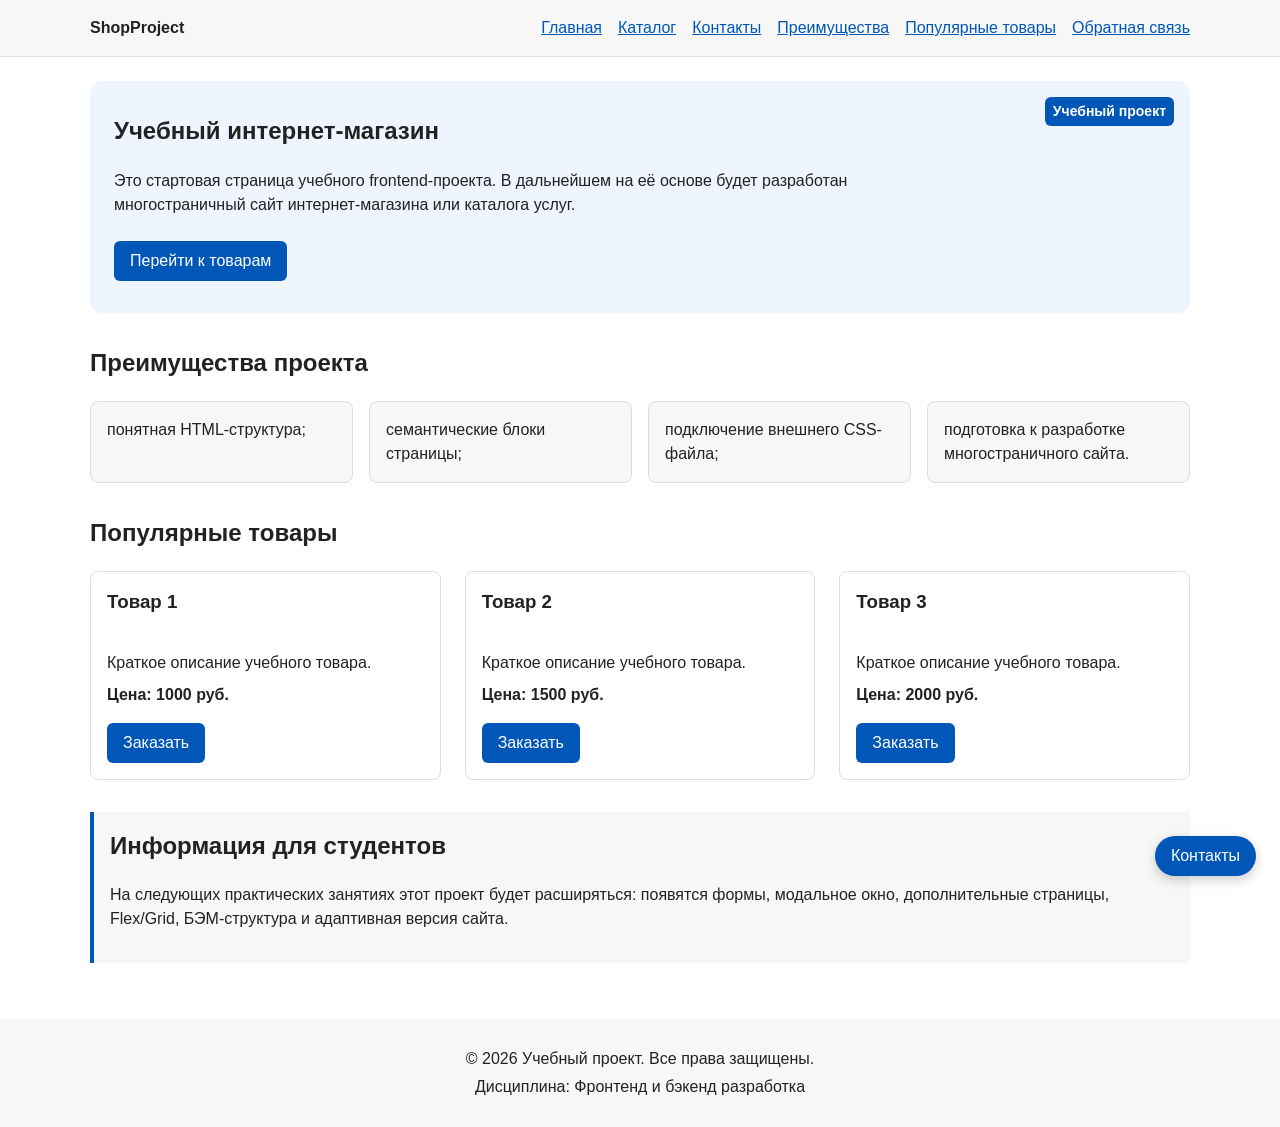
==== commit 3309ca17: "feat: add multi-page structure navigation and anchors" ====
--- a/index.html
+++ b/index.html
@@ -3,6 +3,10 @@
     <head>
         <meta charset="UTF-8">
         <meta name="viewport" content="width=device-width, initial-scale=1.0">
+        <meta property="og:type" content="website">
+        <meta property="og:title" content="Учебный интернет-магазин">
+        <meta property="og:description" content="Учебный frontend-проект интернет-магазина.">
+        <meta property="og:image" content="https://username.github.io/kr1-html-css-shop/images/preview.jpg">
         <title>Учебный интернет-магазин</title>
         <link rel="stylesheet" href="css/style.css">
         <script src="js/main.js" defer></script>
@@ -14,12 +18,15 @@
 
                 <nav class="site-nav" aria-label="Основная навигация">
                     <ul class="site-nav__list">
-                        <li class="site-nav__item"><a class="site-nav__link" href="index.html">Главная</a></li>
-                        <li class="site-nav__item"><a class="site-nav__link" href="#popular">Популярные товары</a></li>
-                        <li class="site-nav__item"><a class="site-nav__link" href="#advantages">Преимущества</a></li>
-                        <li class="site-nav__item"><a class="site-nav__link" href="#contacts">Контакты</a></li>
+                        <li><a href="index.html">Главная</a></li>
+                        <li><a href="catalog.html">Каталог</a></li>
+                        <li><a href="contacts.html">Контакты</a></li>
+                        <li><a href="index.html#advantages">Преимущества</a></li>
+                        <li><a href="index.html#popular">Популярные товары</a></li>
+                        <li><a href="index.html#contacts">Обратная связь</a></li>
                     </ul>
                 </nav>
+
             </div>
         </header>
 
--- a/css/style.css
+++ b/css/style.css
@@ -160,6 +160,29 @@
   text-decoration: underline;
 }
 
+.breadcrumbs {
+  max-width: var(--container-width);
+  margin: 0 auto var(--space-md);
+  font-size: 14px;
+  color: var(--color-muted);
+}
+
+.breadcrumbs a {
+  color: var(--color-primary);
+}
+
+.breadcrumbs span::before {
+  content: " / ";
+  color: var(--color-muted);
+}
+
+:target {
+  outline: 2px dashed var(--color-primary);
+  outline-offset: 4px;
+}
+
+
+
 /* ===============================
    5. БЭМ: главная секция
    =============================== */
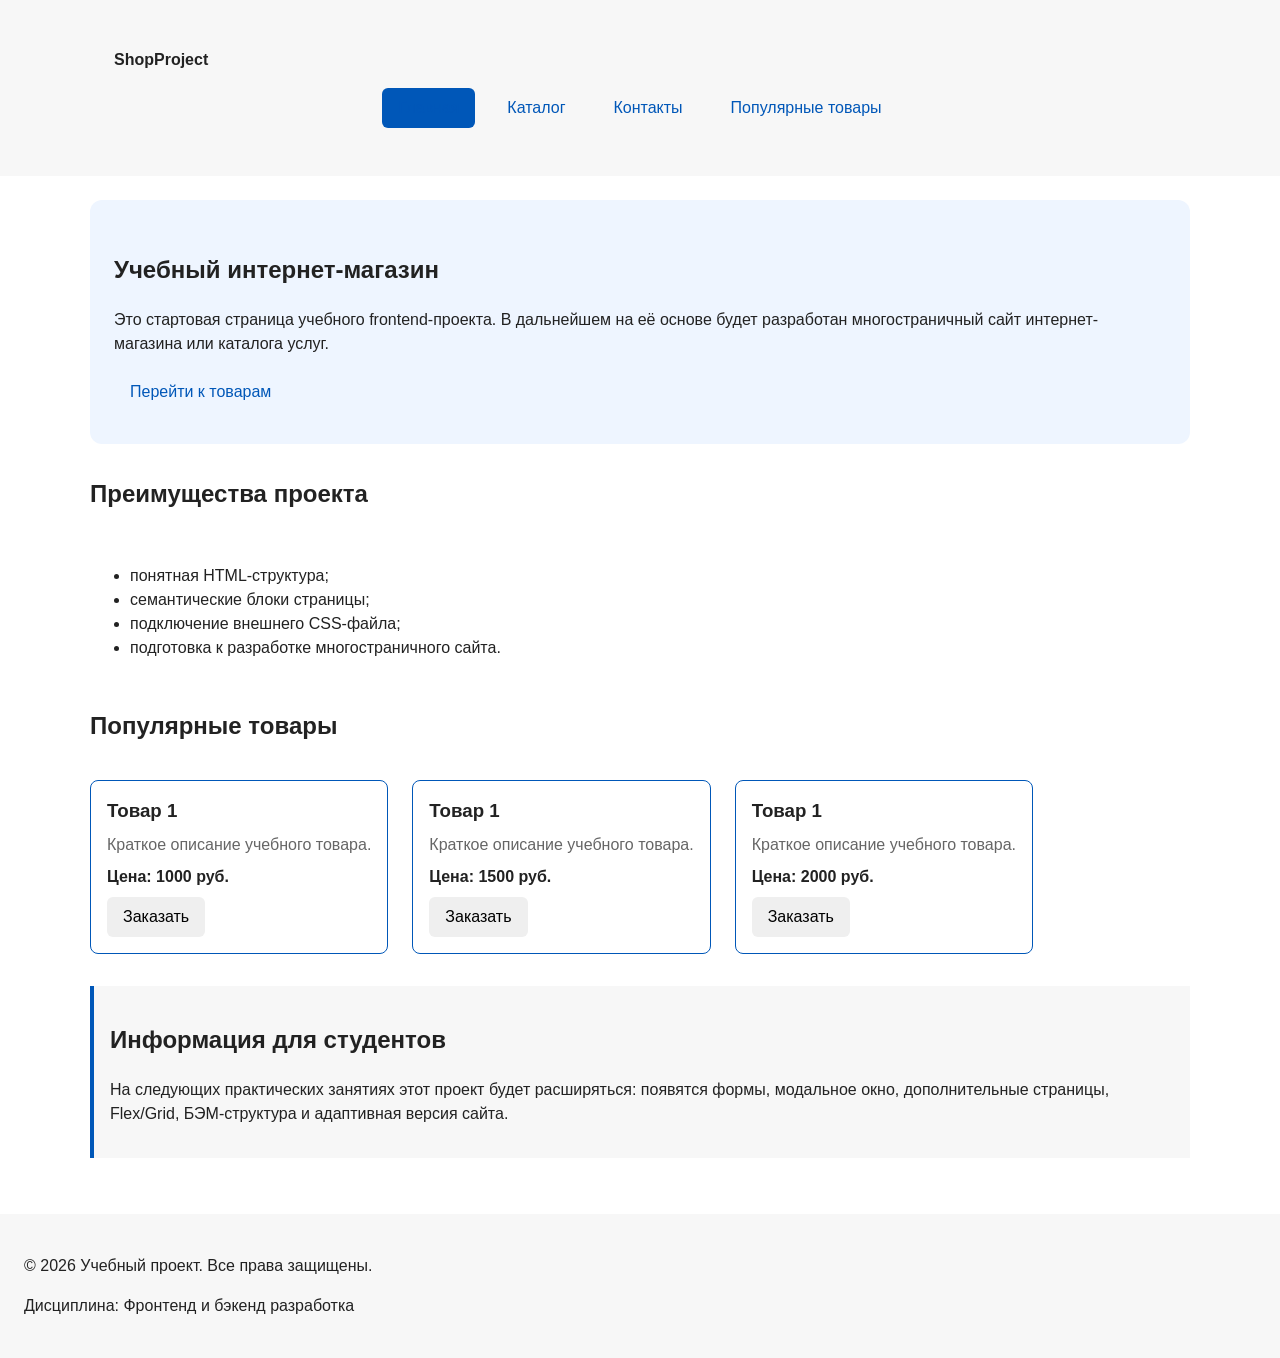
==== commit 29290b92: "Merge pull request #5 from PiPiDaStRiC1/feature/multi-page-navigation Add multi-page structure navig" ====
--- a/index.html
+++ b/index.html
@@ -1,205 +1,166 @@
 <!doctype html>
 <html lang="ru">
-    <head>
-        <meta charset="UTF-8">
-        <meta name="viewport" content="width=device-width, initial-scale=1.0">
-        <meta property="og:type" content="website">
-        <meta property="og:title" content="Учебный интернет-магазин">
-        <meta property="og:description" content="Учебный frontend-проект интернет-магазина.">
-        <meta property="og:image" content="https://username.github.io/kr1-html-css-shop/images/preview.jpg">
-        <title>Учебный интернет-магазин</title>
-        <link rel="stylesheet" href="css/style.css">
-        <script src="js/main.js" defer></script>
-    </head>
-    <body>
-        <header class="site-header">
-            <div class="site-header__inner">
-                <a class="site-header__logo" href="index.html">ShopProject</a>
+  <head>
+    <meta charset="UTF-8">
+    <meta name="viewport" content="width=device-width, initial-scale=1.0">
 
-                <nav class="site-nav" aria-label="Основная навигация">
-                    <ul class="site-nav__list">
-                        <li><a href="index.html">Главная</a></li>
-                        <li><a href="catalog.html">Каталог</a></li>
-                        <li><a href="contacts.html">Контакты</a></li>
-                        <li><a href="index.html#advantages">Преимущества</a></li>
-                        <li><a href="index.html#popular">Популярные товары</a></li>
-                        <li><a href="index.html#contacts">Обратная связь</a></li>
-                    </ul>
-                </nav>
+    <meta property="og:type" content="website">
+    <meta property="og:title" content="Учебный интернет-магазин">
+    <meta property="og:description" content="Учебный frontend-проект интернет-магазина.">
+    <meta property="og:image" content="https://username.github.io/kr1-html-css-shop/images/preview.jpg">
 
-            </div>
-        </header>
+    <title>Учебный интернет-магазин</title>
+    <link rel="stylesheet" href="css/style.css">
+    <script src="js/main.js" defer></script>
+  </head>
+  <body>
+  <header class="site-header">
+    <div class="site-header__inner">
+      <a class="site-header__logo" href="index.html">ShopProject</a>
 
-        <main>
-            <section class="hero">
-                <span class="hero__badge">Учебный проект</span>
-                <h1 class="hero__title">Учебный интернет-магазин</h1>
-                <p class="hero__description">
-                    Это стартовая страница учебного frontend-проекта.
-                    В дальнейшем на её основе будет разработан многостраничный сайт
-                    интернет-магазина или каталога услуг.
-                </p>
-                <a class="button hero__button" href="#popular">Перейти к товарам</a>
-            </section>
+      <nav class="site-nav" aria-label="Основная навигация">
+        <ul class="site-nav__list">
+          <li class="site-nav__item">
+            <a class="site-nav__link site-nav__link--active" href="index.html">
+              Главная
+            </a>
+          </li>
+          <li class="site-nav__item">
+            <a class="site-nav__link" href="catalog.html">Каталог</a>
+          </li>
+          <li class="site-nav__item">
+            <a class="site-nav__link" href="contacts.html">Контакты</a>
+          </li>
+          <li class="site-nav__item">
+            <a class="site-nav__link" href="index.html#popular">
+              Популярные товары
+            </a>
+          </li>
+        </ul>
+      </nav>
+    </div>
+  </header>
 
-            <section class="section" id="advantages">
-                <h2 class="section__title">Преимущества проекта</h2>
+    <main>
+      <section class="hero">
+        <h1>Учебный интернет-магазин</h1>
+        <p>
+          Это стартовая страница учебного frontend-проекта.
+          В дальнейшем на её основе будет разработан многостраничный сайт
+          интернет-магазина или каталога услуг.
+        </p>
+        <a class="button" href="#popular">Перейти к товарам</a>
+      </section>
+      <section class="section" id="advantages">
+        <h2>Преимущества проекта</h2>
 
-                <ul class="advantages-list">
-                    <li class="advantages-list__item">понятная HTML-структура;</li>
-                    <li class="advantages-list__item">семантические блоки страницы;</li>
-                    <li class="advantages-list__item">подключение внешнего CSS-файла;</li>
-                    <li class="advantages-list__item">подготовка к разработке многостраничного сайта.</li>
-                </ul>
-            </section>
+        <ul class="advantages-list">
+          <li>понятная HTML-структура;</li>
+          <li>семантические блоки страницы;</li>
+          <li>подключение внешнего CSS-файла;</li>
+          <li>подготовка к разработке многостраничного сайта.</li>
+        </ul>
+      </section>
+      <section class="section" id="popular">
+        <h2>Популярные товары</h2>
 
-            <section class="section" id="popular">
-                <h2 class="section__title">Популярные товары</h2>
+        <div class="products-grid">
+          <article class="product-card product-card--featured">
+            <h3 class="product-card__title">Товар 1</h3>
+            <p class="product-card__description">Краткое описание учебного товара.</p>
+            <p class="product-card__price">Цена: 1000 руб.</p>
+            <button
+              class="button product-card__button"
+              type="button"
+              data-product="Товар 1"
+            >
+              Заказать
+            </button>
+          </article>
 
-                <div class="product-list">
-                    <article class="product-card">
-                        <h3 class="product-card__title">Товар 1</h3>
-                        <p class="product-card__description">Краткое описание учебного товара.</p>
-                        <p class="product-card__price">Цена: 1000 руб.</p>
-                        <button class="button product-card__button" type="button" data-product="Товар 1">
-                            Заказать
-                        </button>
-                    </article>
+          <article class="product-card product-card--featured">
+            <h3 class="product-card__title">Товар 1</h3>
+            <p class="product-card__description">Краткое описание учебного товара.</p>
+            <p class="product-card__price">Цена: 1500 руб.</p>
+            <button
+              class="button product-card__button"
+              type="button"
+              data-product="Товар 1"
+            >
+              Заказать
+            </button>
+          </article>
 
-                    <article class="product-card">
-                        <h3 class="product-card__title">Товар 2</h3>
-                        <p class="product-card__description">Краткое описание учебного товара.</p>
-                        <p class="product-card__price">Цена: 1500 руб.</p>
-                        <button class="button product-card__button" type="button" data-product="Товар 2">
-                            Заказать
-                        </button>
-                    </article>
+          <article class="product-card product-card--featured">
+            <h3 class="product-card__title">Товар 1</h3>
+            <p class="product-card__description">Краткое описание учебного товара.</p>
+            <p class="product-card__price">Цена: 2000 руб.</p>
+            <button
+              class="button product-card__button"
+              type="button"
+              data-product="Товар 1"
+            >
+              Заказать
+            </button>
+          </article>
+        </div>
+      </section>
+      <aside class="aside-info">
+        <h2>Информация для студентов</h2>
+        <p>
+          На следующих практических занятиях этот проект будет расширяться:
+          появятся формы, модальное окно, дополнительные страницы, Flex/Grid,
+          БЭМ-структура и адаптивная версия сайта.
+        </p>
+      </aside>
+    </main>
 
-                    <article class="product-card">
-                        <h3 class="product-card__title">Товар 3</h3>
-                        <p class="product-card__description">Краткое описание учебного товара.</p>
-                        <p class="product-card__price">Цена: 2000 руб.</p>
-                        <button class="button product-card__button" type="button" data-product="Товар 3">
-                            Заказать
-                        </button>
-                    </article>
-                </div>
-            </section>
+    <footer id="contacts">
+      <p>&copy; 2026 Учебный проект. Все права защищены.</p>
+      <p>Дисциплина: Фронтенд и бэкенд разработка</p>
+    </footer>
 
-            <aside class="aside-info">
-                <h2 class="aside-info__title">Информация для студентов</h2>
-                <p class="aside-info__text">
-                    На следующих практических занятиях этот проект будет расширяться:
-                    появятся формы, модальное окно, дополнительные страницы, Flex/Grid,
-                    БЭМ-структура и адаптивная версия сайта.
-                </p>
-            </aside>
-        </main>
+    <dialog class="order-dialog" id="order-dialog" aria-labelledby="order-dialog-title">
+      <h2 class="order-dialog__title" id="order-dialog-title">Оформление заявки</h2>
 
-        <a class="support-button" href="#contacts" aria-label="Перейти к контактам">
-            Контакты
-        </a>
+      <form class="order-form" id="order-form" action="#" method="post" novalidate>
+        <div class="order-form__field">
+          <label class="order-form__label" for="order-name">Имя</label>
+          <input
+            class="order-form__input"
+            id="order-name"
+            name="name"
+            type="text"
+            required
+          >
+        </div>
 
-        <dialog class="order-dialog" id="order-dialog" aria-labelledby="order-dialog-title">
-            <h2 id="order-dialog-title">Оформление заявки</h2>
+        <div class="order-form__field">
+          <label class="order-form__label" for="order-email">E-mail</label>
+          <input
+            class="order-form__input"
+            id="order-email"
+            name="email"
+            type="email"
+            required
+          >
+        </div>
 
-            <form class="order-form" id="order-form" action="#" method="post" novalidate>
-                <input id="selected-product" name="selected-product" type="hidden">
+        <div class="order-form__actions">
+          <button class="button button--primary" type="submit">
+            Отправить заявку
+          </button>
 
-                <div class="form-field">
-                    <label for="order-name">Имя</label>
-                    <input
-                        id="order-name"
-                        name="name"
-                        type="text"
-                        placeholder="Введите ваше имя"
-                        minlength="2"
-                        autocomplete="given-name"
-                        required
-                    >
-                </div>
+          <button class="button button--secondary" type="button">
+            Закрыть
+          </button>
+        </div>
+      </form>
+    </dialog>
 
-                <div class="form-field">
-                    <label for="order-email">E-mail</label>
-                    <input
-                        id="order-email"
-                        name="email"
-                        type="email"
-                        placeholder="example@mail.ru"
-                        autocomplete="email"
-                        required
-                    >
-                </div>
+    <p class="success-message" id="success-message" hidden>
+      Форма успешно отправлена!
+    </p>
 
-                <div class="form-field">
-                    <label for="order-phone">Телефон</label>
-                    <input
-                        id="order-phone"
-                        name="phone"
-                        type="tel"
-                        inputmode="tel"
-                        placeholder="+7 (900) 000-00-00"
-                        pattern="^\+7 \(\d{3}\) \d{3}-\d{2}-\d{2}$"
-                        required
-                    >
-                    <small>Формат: +7 (900) 000-00-00</small>
-                </div>
-
-                <div class="form-field">
-                    <label for="order-date">Дата связи</label>
-                    <input
-                        id="order-date"
-                        name="date"
-                        type="date"
-                    >
-                </div>
-
-                <div class="form-field">
-                    <label for="order-topic">Тема заявки</label>
-                    <select id="order-topic" name="topic" required>
-                        <option value="">Выберите тему</option>
-                        <option value="product">Заказ товара</option>
-                        <option value="consultation">Консультация</option>
-                        <option value="delivery">Доставка</option>
-                    </select>
-                </div>
-
-                <div class="form-field">
-                    <label for="order-comment">Комментарий</label>
-                    <textarea
-                        id="order-comment"
-                        name="comment"
-                        rows="4"
-                        placeholder="Укажите дополнительную информацию"
-                    ></textarea>
-                </div>
-
-                <div class="form-field form-field--checkbox">
-                    <label>
-                        <input
-                            id="order-agreement"
-                            name="agreement"
-                            type="checkbox"
-                            required
-                        >
-                        Я согласен на обработку данных
-                    </label>
-                </div>
-
-                <div class="form-actions">
-                    <button type="button" id="close-order-dialog">Закрыть</button>
-                    <button type="submit">Отправить заявку</button>
-                </div>
-            </form>
-        </dialog>
-
-        <p class="success-message" id="success-message" hidden>
-            Форма успешно отправлена!
-        </p>
-
-        <footer class="site-footer" id="contacts">
-            <p class="site-footer__text">&copy; 2026 Учебный проект. Все права защищены.</p>
-            <p class="site-footer__text">Дисциплина: Фронтенд и бэкенд разработка</p>
-        </footer>
-    </body>
-</html>
+  </body>
+</html>
--- a/css/style.css
+++ b/css/style.css
@@ -41,10 +41,6 @@
   box-sizing: border-box;
 }
 
-html {
-  scroll-behavior: smooth;
-}
-
 body {
   margin: 0;
   font-family: Arial, sans-serif;
@@ -53,9 +49,23 @@
   background-color: var(--color-bg);
 }
 
-main {
+header,
+main,
+footer {
   padding: var(--space-lg);
 }
+
+header {
+  background-color: var(--color-surface);
+}
+
+footer {
+  background-color: var(--color-surface);
+}
+
+/* ===============================
+   3. Общие элементы интерфейса
+   =============================== */
 
 a {
   color: var(--color-primary);
@@ -70,31 +80,34 @@
   outline-offset: 3px;
 }
 
-button,
-input,
-select,
-textarea {
-  font: inherit;
-}
-
-/* ===============================
-   3. Общие элементы
-   =============================== */
-
 .button {
   display: inline-block;
   padding: var(--space-sm) var(--space-md);
+  border: none;
+  border-radius: var(--radius-sm);
+  font: inherit;
+  text-decoration: none;
+  cursor: pointer;
+}
+
+.button--primary {
   color: var(--color-white);
   background-color: var(--color-primary);
-  text-decoration: none;
-  border: none;
-  border-radius: var(--radius-sm);
-  cursor: pointer;
-}
-
-.button:hover {
+}
+
+.button--primary:hover {
+  background-color: var(--color-primary-dark);
+}
+
+.button--secondary {
+  color: var(--color-primary);
+  background-color: transparent;
+  border: 1px solid var(--color-primary);
+}
+
+.button--secondary:hover {
   color: var(--color-white);
-  background-color: var(--color-primary-dark);
+  background-color: var(--color-primary);
 }
 
 .button:focus-visible {
@@ -102,169 +115,37 @@
   outline-offset: 3px;
 }
 
-.button:disabled {
+.button:disabled,
+.button--disabled {
   opacity: 0.6;
   cursor: not-allowed;
 }
 
 /* ===============================
-   4. БЭМ: шапка и навигация
+   4. Компоненты страницы
    =============================== */
 
-.site-header {
-  position: sticky;
-  top: 0;
-  z-index: 10;
-  padding: var(--space-md) var(--space-lg);
-  background-color: var(--color-surface);
-  border-bottom: 1px solid var(--color-border);
-}
-
-.site-header__inner {
-  max-width: var(--container-width);
-  margin: 0 auto;
-
-  /* 11. Flexbox */
-  display: flex;
-  align-items: center;
-  justify-content: space-between;
-  gap: var(--space-lg);
-}
-
-.site-header__logo {
-  flex-shrink: 0;
-  font-weight: bold;
-  text-decoration: none;
-  color: var(--color-text);
-}
-
-.site-nav__list {
-  display: flex;
-  flex-wrap: wrap;
-  gap: var(--space-md);
-  padding: 0;
-  margin: 0;
-  list-style: none;
-}
-
-.site-nav__item {
-  margin: 0;
-}
-
-.site-nav__link {
-  color: var(--color-primary);
-  text-decoration: none;
-}
-
-.site-nav__link:hover {
-  text-decoration: underline;
-}
-
-.breadcrumbs {
-  max-width: var(--container-width);
-  margin: 0 auto var(--space-md);
-  font-size: 14px;
-  color: var(--color-muted);
-}
-
-.breadcrumbs a {
-  color: var(--color-primary);
-}
-
-.breadcrumbs span::before {
-  content: " / ";
-  color: var(--color-muted);
-}
-
-:target {
-  outline: 2px dashed var(--color-primary);
-  outline-offset: 4px;
-}
-
-
-
-/* ===============================
-   5. БЭМ: главная секция
-   =============================== */
-
 .hero {
-  position: relative; /* 13. Точка отсчёта для absolute-элемента */
   max-width: var(--container-width);
   margin: 0 auto var(--space-xl);
   padding: var(--space-xl) var(--space-lg);
   background-color: var(--color-surface-accent);
   border-radius: var(--radius-lg);
-  overflow: hidden;
-}
-
-.hero__badge {
-  position: absolute; /* 13. Absolute относительно .hero */
-  top: var(--space-md);
-  right: var(--space-md);
-  padding: var(--space-xs) var(--space-sm);
-  color: var(--color-white);
-  background-color: var(--color-primary);
-  border-radius: var(--radius-sm);
-  font-size: 14px;
-  font-weight: bold;
-}
-
-.hero__title {
+}
+
+.section {
+  max-width: var(--container-width);
+  margin: 0 auto var(--space-xl);
+}
+
+.section h2 {
   margin-top: 0;
-  padding-right: 150px;
-}
-
-.hero__description {
-  max-width: 760px;
-}
-
-.hero__button {
-  margin-top: var(--space-sm);
-}
-
-/* ===============================
-   6. Секции и преимущества
-   =============================== */
-
-.section {
-  max-width: var(--container-width);
-  margin: 0 auto var(--space-xl);
-}
-
-.section__title {
-  margin-top: 0;
-}
-
-.advantages-list {
-  display: flex; /* 11. Flexbox */
-  flex-wrap: wrap;
-  gap: var(--space-md);
-  padding: 0;
-  margin: 0;
-  list-style: none;
-}
-
-.advantages-list__item {
-  flex: 1 1 220px;
-  padding: var(--space-md);
-  border: 1px solid var(--color-border);
-  border-radius: var(--radius-md);
-  background-color: var(--color-surface);
-}
-
-/* ===============================
-   7. Карточки товаров
-   =============================== */
-
-.product-list {
-  display: grid; /* 11. CSS Grid */
-  grid-template-columns: repeat(3, minmax(0, 1fr));
-  gap: var(--space-lg);
 }
 
 .product-card {
-  display: flex; /* Flexbox внутри карточки */
+  display: flex;
   flex-direction: column;
+  gap: var(--space-sm);
   padding: var(--space-md);
   border: 1px solid var(--color-border);
   border-radius: var(--radius-md);
@@ -275,26 +156,37 @@
   border-color: var(--color-primary);
 }
 
+.product-card--featured {
+  border-color: var(--color-primary);
+}
+
+.product-card--discount {
+  border-color: var(--color-danger);
+}
+
 .product-card__title {
-  margin-top: 0;
+  margin: 0;
+  color: var(--color-text);
 }
 
 .product-card__description {
-  margin-bottom: var(--space-sm);
+  margin: 0;
+  color: var(--color-muted);
 }
 
 .product-card__price {
+  margin: 0;
+  font-weight: 700;
+}
+
+.product-card--discount .product-card__price {
+  color: var(--color-danger);
+}
+
+.product-card__button {
   margin-top: auto;
-  font-weight: bold;
-}
-
-.product-card__button {
   align-self: flex-start;
 }
-
-/* ===============================
-   8. Дополнительный блок
-   =============================== */
 
 .aside-info {
   max-width: var(--container-width);
@@ -304,12 +196,8 @@
   background-color: var(--color-surface);
 }
 
-.aside-info__title {
-  margin-top: 0;
-}
-
 /* ===============================
-   9. Форма и модальное окно
+   5. Форма и модальное окно
    =============================== */
 
 .order-dialog {
@@ -370,16 +258,6 @@
   border-color: var(--color-danger);
 }
 
-.form-actions {
-  display: flex;
-  justify-content: flex-end;
-  gap: var(--space-sm);
-}
-
-/* ===============================
-   10. Сообщение и footer
-   =============================== */
-
 .success-message {
   max-width: var(--container-width);
   margin: var(--space-lg) auto;
@@ -388,83 +266,243 @@
   background-color: var(--color-success-bg);
 }
 
-.site-footer {
-  padding: var(--space-lg);
-  background-color: var(--color-surface);
-  text-align: center;
-}
-
-.site-footer__text {
-  margin: var(--space-xs) 0;
-}
-
 /* ===============================
-   11. Fixed-позиционирование
+   6. Flexbox-раскладка карточек
    =============================== */
 
-.support-button {
-  position: fixed; /* 13. Элемент закреплён относительно окна браузера */
-  right: var(--space-lg);
-  bottom: var(--space-lg);
-  z-index: 20;
+/* Контейнер, внутри которого лежат .product-card */
+.section {
+  display: flex;
+  flex-wrap: wrap;
+  gap: var(--space-md);
+  max-width: var(--container-width);
+  margin: 0 auto var(--space-xl);
+}
+
+.section h2 {
+  flex: 1 0 100%;
+  margin-top: 0;
+}
+
+.site-nav__list {
+  display: flex;
+  flex-wrap: wrap;
+  justify-content: center;
+  align-items: center;
+  gap: var(--space-md);
+  padding: 0;
+  margin: var(--space-md) 0 0;
+  list-style: none;
+}
+
+.site-nav__list a {
+  display: inline-block;
   padding: var(--space-sm) var(--space-md);
+  color: var(--color-primary);
+  text-decoration: none;
+  border-radius: var(--radius-sm);
+}
+
+.site-nav__list a:hover {
   color: var(--color-white);
   background-color: var(--color-primary);
-  border-radius: 999px;
+}
+
+.products-grid {
+  display: grid;
+  grid-template-columns: repeat(3, 1fr);
+  gap: var(--space-lg);
+}
+
+.breadcrumbs {
+  max-width: var(--container-width);
+  margin: 0 auto var(--space-md);
+  font-size: 14px;
+  color: var(--color-muted);
+}
+
+.breadcrumbs__link {
+  color: var(--color-primary);
+}
+
+.breadcrumbs__current::before {
+  content: " / ";
+  color: var(--color-muted);
+}
+
+html {
+  scroll-behavior: smooth;
+}
+
+:target {
+  outline: 2px dashed var(--color-primary);
+  outline-offset: 4px;
+}
+
+.catalog-layout {
+  max-width: var(--container-width);
+  margin: 0 auto var(--space-xl);
+  display: grid;
+  grid-template-columns: 260px 1fr;
+  grid-template-areas: "filters products";
+  gap: var(--space-lg);
+}
+
+.catalog-filters {
+  grid-area: filters;
+  padding: var(--space-md);
+  border: 1px solid var(--color-border);
+  border-radius: var(--radius-md);
+  background-color: var(--color-surface);
+}
+
+.catalog-products {
+  grid-area: products;
+}
+
+.filters-form {
+  display: grid;
+  gap: var(--space-md);
+}
+
+.filters-form fieldset {
+  margin: 0;
+  padding: var(--space-md);
+  border: 1px solid var(--color-border);
+  border-radius: var(--radius-sm);
+}
+
+.filters-form legend {
+  font-weight: 700;
+}
+
+.filters-form label {
+  display: block;
+  margin-bottom: var(--space-sm);
+}
+
+.filters-form input[type="number"] {
+  width: 100%;
+  padding: 8px 10px;
+  border: 1px solid var(--color-border);
+  border-radius: var(--radius-sm);
+  font: inherit;
+}
+
+.site-header {
+  background-color: var(--color-surface);
+}
+
+.site-header__inner {
+  max-width: var(--container-width);
+  margin: 0 auto;
+  padding: var(--space-lg);
+}
+
+.site-header__logo {
+  font-weight: 700;
+  color: var(--color-text);
   text-decoration: none;
-  box-shadow: 0 4px 12px rgba(0, 0, 0, 0.2);
-}
-
-.support-button:hover {
+}
+
+.site-nav__list {
+  display: flex;
+  flex-wrap: wrap;
+  justify-content: center;
+  align-items: center;
+  gap: var(--space-md);
+  padding: 0;
+  margin: var(--space-md) 0 0;
+  list-style: none;
+}
+
+.site-nav__link {
+  display: inline-block;
+  padding: var(--space-sm) var(--space-md);
+  color: var(--color-primary);
+  text-decoration: none;
+  border-radius: var(--radius-sm);
+}
+
+.site-nav__link:hover {
   color: var(--color-white);
-  background-color: var(--color-primary-dark);
-}
-
-/* ===============================
-   12. Адаптивность
-   =============================== */
-
-@media (max-width: 800px) {
-  .site-header__inner {
-    align-items: flex-start;
-    flex-direction: column;
-  }
-
-  .product-list {
-    grid-template-columns: repeat(2, minmax(0, 1fr));
-  }
-
-  .hero__title {
-    padding-right: 0;
-  }
-
-  .hero__badge {
-    position: static;
-    display: inline-block;
-    margin-bottom: var(--space-md);
-  }
-}
-
-@media (max-width: 560px) {
-  main {
-    padding: var(--space-md);
-  }
-
-  .site-header {
-    padding: var(--space-md);
-  }
-
-  .site-nav__list {
-    flex-direction: column;
-    gap: var(--space-sm);
-  }
-
-  .product-list {
-    grid-template-columns: 1fr;
-  }
-
-  .support-button {
-    right: var(--space-md);
-    bottom: var(--space-md);
-  }
-}
+  background-color: var(--color-primary);
+}
+
+.site-nav__link:focus-visible {
+  outline: 2px solid var(--color-primary);
+  outline-offset: 3px;
+}
+
+.site-nav__link--active {
+  color: var(--color-white);
+  background-color: var(--color-primary);
+}
+
+.order-form__field {
+  margin-bottom: var(--space-md);
+}
+
+.order-form__label {
+  display: block;
+  margin-bottom: var(--space-xs);
+}
+
+.order-form__input,
+.order-form__select,
+.order-form__textarea {
+  width: 100%;
+  padding: 10px 12px;
+  border: 1px solid var(--color-border);
+  border-radius: var(--radius-sm);
+  font: inherit;
+}
+
+.order-form__input:hover,
+.order-form__select:hover,
+.order-form__textarea:hover {
+  border-color: var(--color-primary);
+}
+
+.order-form__input:focus-visible,
+.order-form__select:focus-visible,
+.order-form__textarea:focus-visible {
+  outline: 2px solid var(--color-primary);
+  outline-offset: 3px;
+}
+
+.order-form__actions {
+  display: flex;
+  gap: var(--space-md);
+  margin-top: var(--space-lg);
+}
+
+.order-dialog {
+  width: min(100% - 32px, 560px);
+  padding: var(--space-lg);
+  border: none;
+  border-radius: var(--radius-lg);
+}
+
+.order-dialog::backdrop {
+  background-color: rgba(0, 0, 0, 0.5);
+}
+
+.order-dialog__title {
+  margin-top: 0;
+}
+
+.order-dialog {
+  width: min(100% - 32px, 560px);
+  padding: var(--space-lg);
+  border: none;
+  border-radius: var(--radius-lg);
+}
+
+.order-dialog::backdrop {
+  background-color: rgba(0, 0, 0, 0.5);
+}
+
+.order-dialog__title {
+  margin-top: 0;
+}
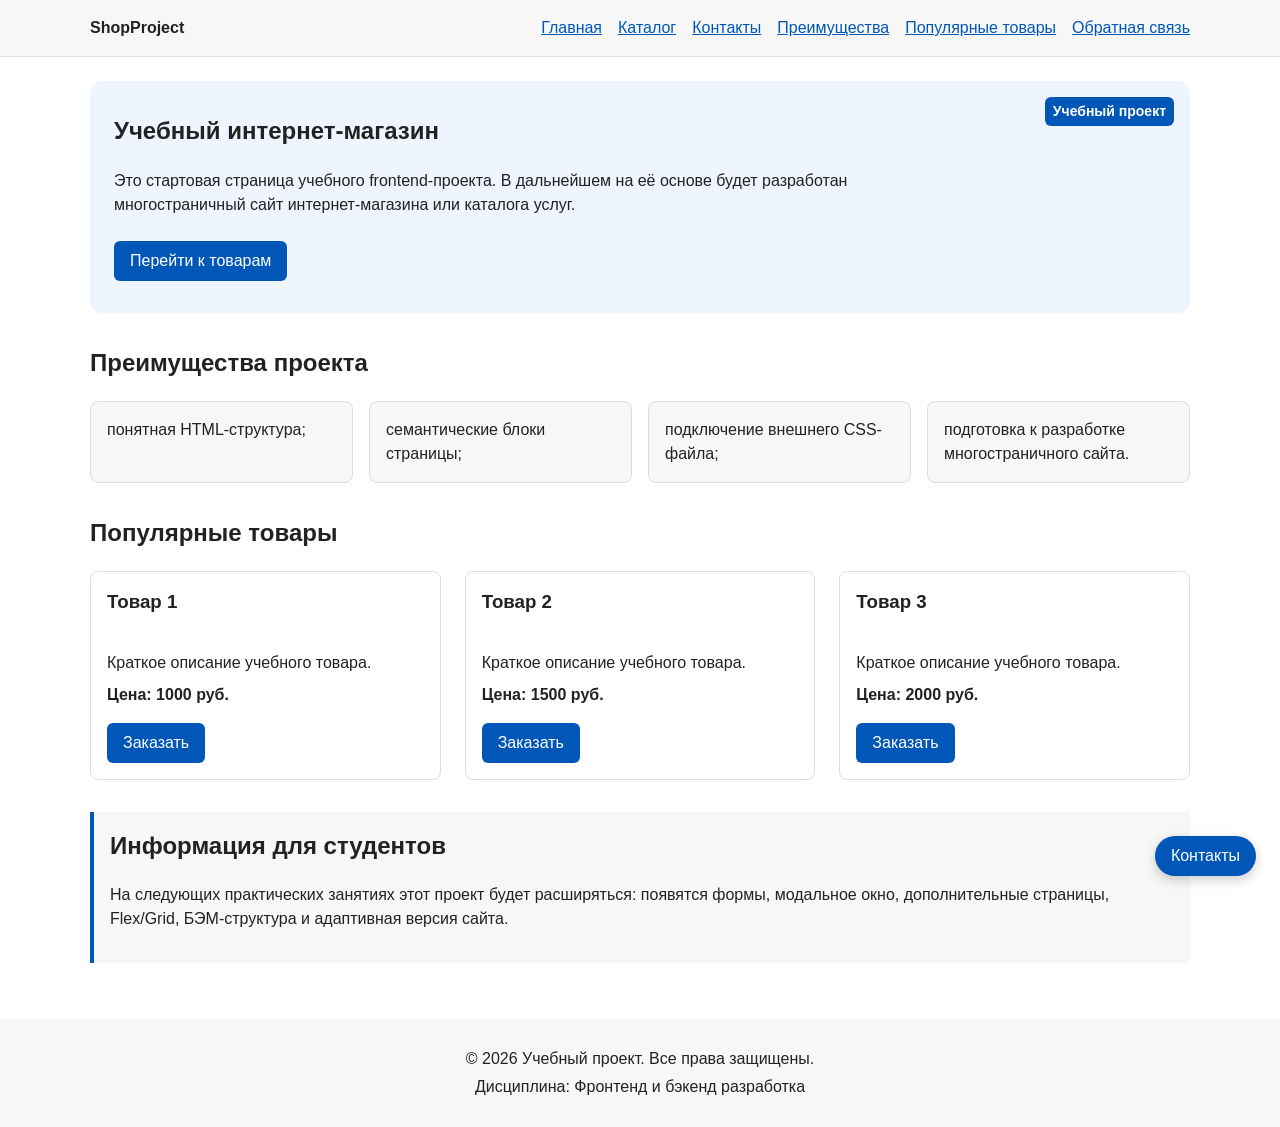
==== commit 921d71a8: "Merge pull request #5 from PiPiDaStRiC1/feature/multi-page-navigation Add multi-page structure navig" ====
--- a/index.html
+++ b/index.html
@@ -1,166 +1,205 @@
 <!doctype html>
 <html lang="ru">
-  <head>
-    <meta charset="UTF-8">
-    <meta name="viewport" content="width=device-width, initial-scale=1.0">
-
-    <meta property="og:type" content="website">
-    <meta property="og:title" content="Учебный интернет-магазин">
-    <meta property="og:description" content="Учебный frontend-проект интернет-магазина.">
-    <meta property="og:image" content="https://username.github.io/kr1-html-css-shop/images/preview.jpg">
-
-    <title>Учебный интернет-магазин</title>
-    <link rel="stylesheet" href="css/style.css">
-    <script src="js/main.js" defer></script>
-  </head>
-  <body>
-  <header class="site-header">
-    <div class="site-header__inner">
-      <a class="site-header__logo" href="index.html">ShopProject</a>
-
-      <nav class="site-nav" aria-label="Основная навигация">
-        <ul class="site-nav__list">
-          <li class="site-nav__item">
-            <a class="site-nav__link site-nav__link--active" href="index.html">
-              Главная
-            </a>
-          </li>
-          <li class="site-nav__item">
-            <a class="site-nav__link" href="catalog.html">Каталог</a>
-          </li>
-          <li class="site-nav__item">
-            <a class="site-nav__link" href="contacts.html">Контакты</a>
-          </li>
-          <li class="site-nav__item">
-            <a class="site-nav__link" href="index.html#popular">
-              Популярные товары
-            </a>
-          </li>
-        </ul>
-      </nav>
-    </div>
-  </header>
-
-    <main>
-      <section class="hero">
-        <h1>Учебный интернет-магазин</h1>
-        <p>
-          Это стартовая страница учебного frontend-проекта.
-          В дальнейшем на её основе будет разработан многостраничный сайт
-          интернет-магазина или каталога услуг.
+    <head>
+        <meta charset="UTF-8">
+        <meta name="viewport" content="width=device-width, initial-scale=1.0">
+        <meta property="og:type" content="website">
+        <meta property="og:title" content="Учебный интернет-магазин">
+        <meta property="og:description" content="Учебный frontend-проект интернет-магазина.">
+        <meta property="og:image" content="https://username.github.io/kr1-html-css-shop/images/preview.jpg">
+        <title>Учебный интернет-магазин</title>
+        <link rel="stylesheet" href="css/style.css">
+        <script src="js/main.js" defer></script>
+    </head>
+    <body>
+        <header class="site-header">
+            <div class="site-header__inner">
+                <a class="site-header__logo" href="index.html">ShopProject</a>
+
+                <nav class="site-nav" aria-label="Основная навигация">
+                    <ul class="site-nav__list">
+                        <li><a href="index.html">Главная</a></li>
+                        <li><a href="catalog.html">Каталог</a></li>
+                        <li><a href="contacts.html">Контакты</a></li>
+                        <li><a href="index.html#advantages">Преимущества</a></li>
+                        <li><a href="index.html#popular">Популярные товары</a></li>
+                        <li><a href="index.html#contacts">Обратная связь</a></li>
+                    </ul>
+                </nav>
+
+            </div>
+        </header>
+
+        <main>
+            <section class="hero">
+                <span class="hero__badge">Учебный проект</span>
+                <h1 class="hero__title">Учебный интернет-магазин</h1>
+                <p class="hero__description">
+                    Это стартовая страница учебного frontend-проекта.
+                    В дальнейшем на её основе будет разработан многостраничный сайт
+                    интернет-магазина или каталога услуг.
+                </p>
+                <a class="button hero__button" href="#popular">Перейти к товарам</a>
+            </section>
+
+            <section class="section" id="advantages">
+                <h2 class="section__title">Преимущества проекта</h2>
+
+                <ul class="advantages-list">
+                    <li class="advantages-list__item">понятная HTML-структура;</li>
+                    <li class="advantages-list__item">семантические блоки страницы;</li>
+                    <li class="advantages-list__item">подключение внешнего CSS-файла;</li>
+                    <li class="advantages-list__item">подготовка к разработке многостраничного сайта.</li>
+                </ul>
+            </section>
+
+            <section class="section" id="popular">
+                <h2 class="section__title">Популярные товары</h2>
+
+                <div class="product-list">
+                    <article class="product-card">
+                        <h3 class="product-card__title">Товар 1</h3>
+                        <p class="product-card__description">Краткое описание учебного товара.</p>
+                        <p class="product-card__price">Цена: 1000 руб.</p>
+                        <button class="button product-card__button" type="button" data-product="Товар 1">
+                            Заказать
+                        </button>
+                    </article>
+
+                    <article class="product-card">
+                        <h3 class="product-card__title">Товар 2</h3>
+                        <p class="product-card__description">Краткое описание учебного товара.</p>
+                        <p class="product-card__price">Цена: 1500 руб.</p>
+                        <button class="button product-card__button" type="button" data-product="Товар 2">
+                            Заказать
+                        </button>
+                    </article>
+
+                    <article class="product-card">
+                        <h3 class="product-card__title">Товар 3</h3>
+                        <p class="product-card__description">Краткое описание учебного товара.</p>
+                        <p class="product-card__price">Цена: 2000 руб.</p>
+                        <button class="button product-card__button" type="button" data-product="Товар 3">
+                            Заказать
+                        </button>
+                    </article>
+                </div>
+            </section>
+
+            <aside class="aside-info">
+                <h2 class="aside-info__title">Информация для студентов</h2>
+                <p class="aside-info__text">
+                    На следующих практических занятиях этот проект будет расширяться:
+                    появятся формы, модальное окно, дополнительные страницы, Flex/Grid,
+                    БЭМ-структура и адаптивная версия сайта.
+                </p>
+            </aside>
+        </main>
+
+        <a class="support-button" href="#contacts" aria-label="Перейти к контактам">
+            Контакты
+        </a>
+
+        <dialog class="order-dialog" id="order-dialog" aria-labelledby="order-dialog-title">
+            <h2 id="order-dialog-title">Оформление заявки</h2>
+
+            <form class="order-form" id="order-form" action="#" method="post" novalidate>
+                <input id="selected-product" name="selected-product" type="hidden">
+
+                <div class="form-field">
+                    <label for="order-name">Имя</label>
+                    <input
+                        id="order-name"
+                        name="name"
+                        type="text"
+                        placeholder="Введите ваше имя"
+                        minlength="2"
+                        autocomplete="given-name"
+                        required
+                    >
+                </div>
+
+                <div class="form-field">
+                    <label for="order-email">E-mail</label>
+                    <input
+                        id="order-email"
+                        name="email"
+                        type="email"
+                        placeholder="example@mail.ru"
+                        autocomplete="email"
+                        required
+                    >
+                </div>
+
+                <div class="form-field">
+                    <label for="order-phone">Телефон</label>
+                    <input
+                        id="order-phone"
+                        name="phone"
+                        type="tel"
+                        inputmode="tel"
+                        placeholder="+7 (900) 000-00-00"
+                        pattern="^\+7 \(\d{3}\) \d{3}-\d{2}-\d{2}$"
+                        required
+                    >
+                    <small>Формат: +7 (900) 000-00-00</small>
+                </div>
+
+                <div class="form-field">
+                    <label for="order-date">Дата связи</label>
+                    <input
+                        id="order-date"
+                        name="date"
+                        type="date"
+                    >
+                </div>
+
+                <div class="form-field">
+                    <label for="order-topic">Тема заявки</label>
+                    <select id="order-topic" name="topic" required>
+                        <option value="">Выберите тему</option>
+                        <option value="product">Заказ товара</option>
+                        <option value="consultation">Консультация</option>
+                        <option value="delivery">Доставка</option>
+                    </select>
+                </div>
+
+                <div class="form-field">
+                    <label for="order-comment">Комментарий</label>
+                    <textarea
+                        id="order-comment"
+                        name="comment"
+                        rows="4"
+                        placeholder="Укажите дополнительную информацию"
+                    ></textarea>
+                </div>
+
+                <div class="form-field form-field--checkbox">
+                    <label>
+                        <input
+                            id="order-agreement"
+                            name="agreement"
+                            type="checkbox"
+                            required
+                        >
+                        Я согласен на обработку данных
+                    </label>
+                </div>
+
+                <div class="form-actions">
+                    <button type="button" id="close-order-dialog">Закрыть</button>
+                    <button type="submit">Отправить заявку</button>
+                </div>
+            </form>
+        </dialog>
+
+        <p class="success-message" id="success-message" hidden>
+            Форма успешно отправлена!
         </p>
-        <a class="button" href="#popular">Перейти к товарам</a>
-      </section>
-      <section class="section" id="advantages">
-        <h2>Преимущества проекта</h2>
-
-        <ul class="advantages-list">
-          <li>понятная HTML-структура;</li>
-          <li>семантические блоки страницы;</li>
-          <li>подключение внешнего CSS-файла;</li>
-          <li>подготовка к разработке многостраничного сайта.</li>
-        </ul>
-      </section>
-      <section class="section" id="popular">
-        <h2>Популярные товары</h2>
-
-        <div class="products-grid">
-          <article class="product-card product-card--featured">
-            <h3 class="product-card__title">Товар 1</h3>
-            <p class="product-card__description">Краткое описание учебного товара.</p>
-            <p class="product-card__price">Цена: 1000 руб.</p>
-            <button
-              class="button product-card__button"
-              type="button"
-              data-product="Товар 1"
-            >
-              Заказать
-            </button>
-          </article>
-
-          <article class="product-card product-card--featured">
-            <h3 class="product-card__title">Товар 1</h3>
-            <p class="product-card__description">Краткое описание учебного товара.</p>
-            <p class="product-card__price">Цена: 1500 руб.</p>
-            <button
-              class="button product-card__button"
-              type="button"
-              data-product="Товар 1"
-            >
-              Заказать
-            </button>
-          </article>
-
-          <article class="product-card product-card--featured">
-            <h3 class="product-card__title">Товар 1</h3>
-            <p class="product-card__description">Краткое описание учебного товара.</p>
-            <p class="product-card__price">Цена: 2000 руб.</p>
-            <button
-              class="button product-card__button"
-              type="button"
-              data-product="Товар 1"
-            >
-              Заказать
-            </button>
-          </article>
-        </div>
-      </section>
-      <aside class="aside-info">
-        <h2>Информация для студентов</h2>
-        <p>
-          На следующих практических занятиях этот проект будет расширяться:
-          появятся формы, модальное окно, дополнительные страницы, Flex/Grid,
-          БЭМ-структура и адаптивная версия сайта.
-        </p>
-      </aside>
-    </main>
-
-    <footer id="contacts">
-      <p>&copy; 2026 Учебный проект. Все права защищены.</p>
-      <p>Дисциплина: Фронтенд и бэкенд разработка</p>
-    </footer>
-
-    <dialog class="order-dialog" id="order-dialog" aria-labelledby="order-dialog-title">
-      <h2 class="order-dialog__title" id="order-dialog-title">Оформление заявки</h2>
-
-      <form class="order-form" id="order-form" action="#" method="post" novalidate>
-        <div class="order-form__field">
-          <label class="order-form__label" for="order-name">Имя</label>
-          <input
-            class="order-form__input"
-            id="order-name"
-            name="name"
-            type="text"
-            required
-          >
-        </div>
-
-        <div class="order-form__field">
-          <label class="order-form__label" for="order-email">E-mail</label>
-          <input
-            class="order-form__input"
-            id="order-email"
-            name="email"
-            type="email"
-            required
-          >
-        </div>
-
-        <div class="order-form__actions">
-          <button class="button button--primary" type="submit">
-            Отправить заявку
-          </button>
-
-          <button class="button button--secondary" type="button">
-            Закрыть
-          </button>
-        </div>
-      </form>
-    </dialog>
-
-    <p class="success-message" id="success-message" hidden>
-      Форма успешно отправлена!
-    </p>
-
-  </body>
-</html>+
+        <footer class="site-footer" id="contacts">
+            <p class="site-footer__text">&copy; 2026 Учебный проект. Все права защищены.</p>
+            <p class="site-footer__text">Дисциплина: Фронтенд и бэкенд разработка</p>
+        </footer>
+    </body>
+</html>
--- a/css/style.css
+++ b/css/style.css
@@ -41,6 +41,10 @@
   box-sizing: border-box;
 }
 
+html {
+  scroll-behavior: smooth;
+}
+
 body {
   margin: 0;
   font-family: Arial, sans-serif;
@@ -49,23 +53,9 @@
   background-color: var(--color-bg);
 }
 
-header,
-main,
-footer {
+main {
   padding: var(--space-lg);
 }
-
-header {
-  background-color: var(--color-surface);
-}
-
-footer {
-  background-color: var(--color-surface);
-}
-
-/* ===============================
-   3. Общие элементы интерфейса
-   =============================== */
 
 a {
   color: var(--color-primary);
@@ -80,34 +70,31 @@
   outline-offset: 3px;
 }
 
+button,
+input,
+select,
+textarea {
+  font: inherit;
+}
+
+/* ===============================
+   3. Общие элементы
+   =============================== */
+
 .button {
   display: inline-block;
   padding: var(--space-sm) var(--space-md);
+  color: var(--color-white);
+  background-color: var(--color-primary);
+  text-decoration: none;
   border: none;
   border-radius: var(--radius-sm);
-  font: inherit;
-  text-decoration: none;
   cursor: pointer;
 }
 
-.button--primary {
+.button:hover {
   color: var(--color-white);
-  background-color: var(--color-primary);
-}
-
-.button--primary:hover {
   background-color: var(--color-primary-dark);
-}
-
-.button--secondary {
-  color: var(--color-primary);
-  background-color: transparent;
-  border: 1px solid var(--color-primary);
-}
-
-.button--secondary:hover {
-  color: var(--color-white);
-  background-color: var(--color-primary);
 }
 
 .button:focus-visible {
@@ -115,37 +102,169 @@
   outline-offset: 3px;
 }
 
-.button:disabled,
-.button--disabled {
+.button:disabled {
   opacity: 0.6;
   cursor: not-allowed;
 }
 
 /* ===============================
-   4. Компоненты страницы
+   4. БЭМ: шапка и навигация
+   =============================== */
+
+.site-header {
+  position: sticky;
+  top: 0;
+  z-index: 10;
+  padding: var(--space-md) var(--space-lg);
+  background-color: var(--color-surface);
+  border-bottom: 1px solid var(--color-border);
+}
+
+.site-header__inner {
+  max-width: var(--container-width);
+  margin: 0 auto;
+
+  /* 11. Flexbox */
+  display: flex;
+  align-items: center;
+  justify-content: space-between;
+  gap: var(--space-lg);
+}
+
+.site-header__logo {
+  flex-shrink: 0;
+  font-weight: bold;
+  text-decoration: none;
+  color: var(--color-text);
+}
+
+.site-nav__list {
+  display: flex;
+  flex-wrap: wrap;
+  gap: var(--space-md);
+  padding: 0;
+  margin: 0;
+  list-style: none;
+}
+
+.site-nav__item {
+  margin: 0;
+}
+
+.site-nav__link {
+  color: var(--color-primary);
+  text-decoration: none;
+}
+
+.site-nav__link:hover {
+  text-decoration: underline;
+}
+
+.breadcrumbs {
+  max-width: var(--container-width);
+  margin: 0 auto var(--space-md);
+  font-size: 14px;
+  color: var(--color-muted);
+}
+
+.breadcrumbs a {
+  color: var(--color-primary);
+}
+
+.breadcrumbs span::before {
+  content: " / ";
+  color: var(--color-muted);
+}
+
+:target {
+  outline: 2px dashed var(--color-primary);
+  outline-offset: 4px;
+}
+
+
+
+/* ===============================
+   5. БЭМ: главная секция
    =============================== */
 
 .hero {
+  position: relative; /* 13. Точка отсчёта для absolute-элемента */
   max-width: var(--container-width);
   margin: 0 auto var(--space-xl);
   padding: var(--space-xl) var(--space-lg);
   background-color: var(--color-surface-accent);
   border-radius: var(--radius-lg);
-}
+  overflow: hidden;
+}
+
+.hero__badge {
+  position: absolute; /* 13. Absolute относительно .hero */
+  top: var(--space-md);
+  right: var(--space-md);
+  padding: var(--space-xs) var(--space-sm);
+  color: var(--color-white);
+  background-color: var(--color-primary);
+  border-radius: var(--radius-sm);
+  font-size: 14px;
+  font-weight: bold;
+}
+
+.hero__title {
+  margin-top: 0;
+  padding-right: 150px;
+}
+
+.hero__description {
+  max-width: 760px;
+}
+
+.hero__button {
+  margin-top: var(--space-sm);
+}
+
+/* ===============================
+   6. Секции и преимущества
+   =============================== */
 
 .section {
   max-width: var(--container-width);
   margin: 0 auto var(--space-xl);
 }
 
-.section h2 {
+.section__title {
   margin-top: 0;
 }
 
+.advantages-list {
+  display: flex; /* 11. Flexbox */
+  flex-wrap: wrap;
+  gap: var(--space-md);
+  padding: 0;
+  margin: 0;
+  list-style: none;
+}
+
+.advantages-list__item {
+  flex: 1 1 220px;
+  padding: var(--space-md);
+  border: 1px solid var(--color-border);
+  border-radius: var(--radius-md);
+  background-color: var(--color-surface);
+}
+
+/* ===============================
+   7. Карточки товаров
+   =============================== */
+
+.product-list {
+  display: grid; /* 11. CSS Grid */
+  grid-template-columns: repeat(3, minmax(0, 1fr));
+  gap: var(--space-lg);
+}
+
 .product-card {
-  display: flex;
+  display: flex; /* Flexbox внутри карточки */
   flex-direction: column;
-  gap: var(--space-sm);
   padding: var(--space-md);
   border: 1px solid var(--color-border);
   border-radius: var(--radius-md);
@@ -156,37 +275,26 @@
   border-color: var(--color-primary);
 }
 
-.product-card--featured {
-  border-color: var(--color-primary);
-}
-
-.product-card--discount {
-  border-color: var(--color-danger);
-}
-
 .product-card__title {
-  margin: 0;
-  color: var(--color-text);
+  margin-top: 0;
 }
 
 .product-card__description {
-  margin: 0;
-  color: var(--color-muted);
+  margin-bottom: var(--space-sm);
 }
 
 .product-card__price {
-  margin: 0;
-  font-weight: 700;
-}
-
-.product-card--discount .product-card__price {
-  color: var(--color-danger);
+  margin-top: auto;
+  font-weight: bold;
 }
 
 .product-card__button {
-  margin-top: auto;
   align-self: flex-start;
 }
+
+/* ===============================
+   8. Дополнительный блок
+   =============================== */
 
 .aside-info {
   max-width: var(--container-width);
@@ -196,8 +304,12 @@
   background-color: var(--color-surface);
 }
 
-/* ===============================
-   5. Форма и модальное окно
+.aside-info__title {
+  margin-top: 0;
+}
+
+/* ===============================
+   9. Форма и модальное окно
    =============================== */
 
 .order-dialog {
@@ -258,6 +370,16 @@
   border-color: var(--color-danger);
 }
 
+.form-actions {
+  display: flex;
+  justify-content: flex-end;
+  gap: var(--space-sm);
+}
+
+/* ===============================
+   10. Сообщение и footer
+   =============================== */
+
 .success-message {
   max-width: var(--container-width);
   margin: var(--space-lg) auto;
@@ -266,243 +388,83 @@
   background-color: var(--color-success-bg);
 }
 
-/* ===============================
-   6. Flexbox-раскладка карточек
-   =============================== */
-
-/* Контейнер, внутри которого лежат .product-card */
-.section {
-  display: flex;
-  flex-wrap: wrap;
-  gap: var(--space-md);
-  max-width: var(--container-width);
-  margin: 0 auto var(--space-xl);
-}
-
-.section h2 {
-  flex: 1 0 100%;
-  margin-top: 0;
-}
-
-.site-nav__list {
-  display: flex;
-  flex-wrap: wrap;
-  justify-content: center;
-  align-items: center;
-  gap: var(--space-md);
-  padding: 0;
-  margin: var(--space-md) 0 0;
-  list-style: none;
-}
-
-.site-nav__list a {
-  display: inline-block;
+.site-footer {
+  padding: var(--space-lg);
+  background-color: var(--color-surface);
+  text-align: center;
+}
+
+.site-footer__text {
+  margin: var(--space-xs) 0;
+}
+
+/* ===============================
+   11. Fixed-позиционирование
+   =============================== */
+
+.support-button {
+  position: fixed; /* 13. Элемент закреплён относительно окна браузера */
+  right: var(--space-lg);
+  bottom: var(--space-lg);
+  z-index: 20;
   padding: var(--space-sm) var(--space-md);
-  color: var(--color-primary);
-  text-decoration: none;
-  border-radius: var(--radius-sm);
-}
-
-.site-nav__list a:hover {
   color: var(--color-white);
   background-color: var(--color-primary);
-}
-
-.products-grid {
-  display: grid;
-  grid-template-columns: repeat(3, 1fr);
-  gap: var(--space-lg);
-}
-
-.breadcrumbs {
-  max-width: var(--container-width);
-  margin: 0 auto var(--space-md);
-  font-size: 14px;
-  color: var(--color-muted);
-}
-
-.breadcrumbs__link {
-  color: var(--color-primary);
-}
-
-.breadcrumbs__current::before {
-  content: " / ";
-  color: var(--color-muted);
-}
-
-html {
-  scroll-behavior: smooth;
-}
-
-:target {
-  outline: 2px dashed var(--color-primary);
-  outline-offset: 4px;
-}
-
-.catalog-layout {
-  max-width: var(--container-width);
-  margin: 0 auto var(--space-xl);
-  display: grid;
-  grid-template-columns: 260px 1fr;
-  grid-template-areas: "filters products";
-  gap: var(--space-lg);
-}
-
-.catalog-filters {
-  grid-area: filters;
-  padding: var(--space-md);
-  border: 1px solid var(--color-border);
-  border-radius: var(--radius-md);
-  background-color: var(--color-surface);
-}
-
-.catalog-products {
-  grid-area: products;
-}
-
-.filters-form {
-  display: grid;
-  gap: var(--space-md);
-}
-
-.filters-form fieldset {
-  margin: 0;
-  padding: var(--space-md);
-  border: 1px solid var(--color-border);
-  border-radius: var(--radius-sm);
-}
-
-.filters-form legend {
-  font-weight: 700;
-}
-
-.filters-form label {
-  display: block;
-  margin-bottom: var(--space-sm);
-}
-
-.filters-form input[type="number"] {
-  width: 100%;
-  padding: 8px 10px;
-  border: 1px solid var(--color-border);
-  border-radius: var(--radius-sm);
-  font: inherit;
-}
-
-.site-header {
-  background-color: var(--color-surface);
-}
-
-.site-header__inner {
-  max-width: var(--container-width);
-  margin: 0 auto;
-  padding: var(--space-lg);
-}
-
-.site-header__logo {
-  font-weight: 700;
-  color: var(--color-text);
+  border-radius: 999px;
   text-decoration: none;
-}
-
-.site-nav__list {
-  display: flex;
-  flex-wrap: wrap;
-  justify-content: center;
-  align-items: center;
-  gap: var(--space-md);
-  padding: 0;
-  margin: var(--space-md) 0 0;
-  list-style: none;
-}
-
-.site-nav__link {
-  display: inline-block;
-  padding: var(--space-sm) var(--space-md);
-  color: var(--color-primary);
-  text-decoration: none;
-  border-radius: var(--radius-sm);
-}
-
-.site-nav__link:hover {
+  box-shadow: 0 4px 12px rgba(0, 0, 0, 0.2);
+}
+
+.support-button:hover {
   color: var(--color-white);
-  background-color: var(--color-primary);
-}
-
-.site-nav__link:focus-visible {
-  outline: 2px solid var(--color-primary);
-  outline-offset: 3px;
-}
-
-.site-nav__link--active {
-  color: var(--color-white);
-  background-color: var(--color-primary);
-}
-
-.order-form__field {
-  margin-bottom: var(--space-md);
-}
-
-.order-form__label {
-  display: block;
-  margin-bottom: var(--space-xs);
-}
-
-.order-form__input,
-.order-form__select,
-.order-form__textarea {
-  width: 100%;
-  padding: 10px 12px;
-  border: 1px solid var(--color-border);
-  border-radius: var(--radius-sm);
-  font: inherit;
-}
-
-.order-form__input:hover,
-.order-form__select:hover,
-.order-form__textarea:hover {
-  border-color: var(--color-primary);
-}
-
-.order-form__input:focus-visible,
-.order-form__select:focus-visible,
-.order-form__textarea:focus-visible {
-  outline: 2px solid var(--color-primary);
-  outline-offset: 3px;
-}
-
-.order-form__actions {
-  display: flex;
-  gap: var(--space-md);
-  margin-top: var(--space-lg);
-}
-
-.order-dialog {
-  width: min(100% - 32px, 560px);
-  padding: var(--space-lg);
-  border: none;
-  border-radius: var(--radius-lg);
-}
-
-.order-dialog::backdrop {
-  background-color: rgba(0, 0, 0, 0.5);
-}
-
-.order-dialog__title {
-  margin-top: 0;
-}
-
-.order-dialog {
-  width: min(100% - 32px, 560px);
-  padding: var(--space-lg);
-  border: none;
-  border-radius: var(--radius-lg);
-}
-
-.order-dialog::backdrop {
-  background-color: rgba(0, 0, 0, 0.5);
-}
-
-.order-dialog__title {
-  margin-top: 0;
-}+  background-color: var(--color-primary-dark);
+}
+
+/* ===============================
+   12. Адаптивность
+   =============================== */
+
+@media (max-width: 800px) {
+  .site-header__inner {
+    align-items: flex-start;
+    flex-direction: column;
+  }
+
+  .product-list {
+    grid-template-columns: repeat(2, minmax(0, 1fr));
+  }
+
+  .hero__title {
+    padding-right: 0;
+  }
+
+  .hero__badge {
+    position: static;
+    display: inline-block;
+    margin-bottom: var(--space-md);
+  }
+}
+
+@media (max-width: 560px) {
+  main {
+    padding: var(--space-md);
+  }
+
+  .site-header {
+    padding: var(--space-md);
+  }
+
+  .site-nav__list {
+    flex-direction: column;
+    gap: var(--space-sm);
+  }
+
+  .product-list {
+    grid-template-columns: 1fr;
+  }
+
+  .support-button {
+    right: var(--space-md);
+    bottom: var(--space-md);
+  }
+}
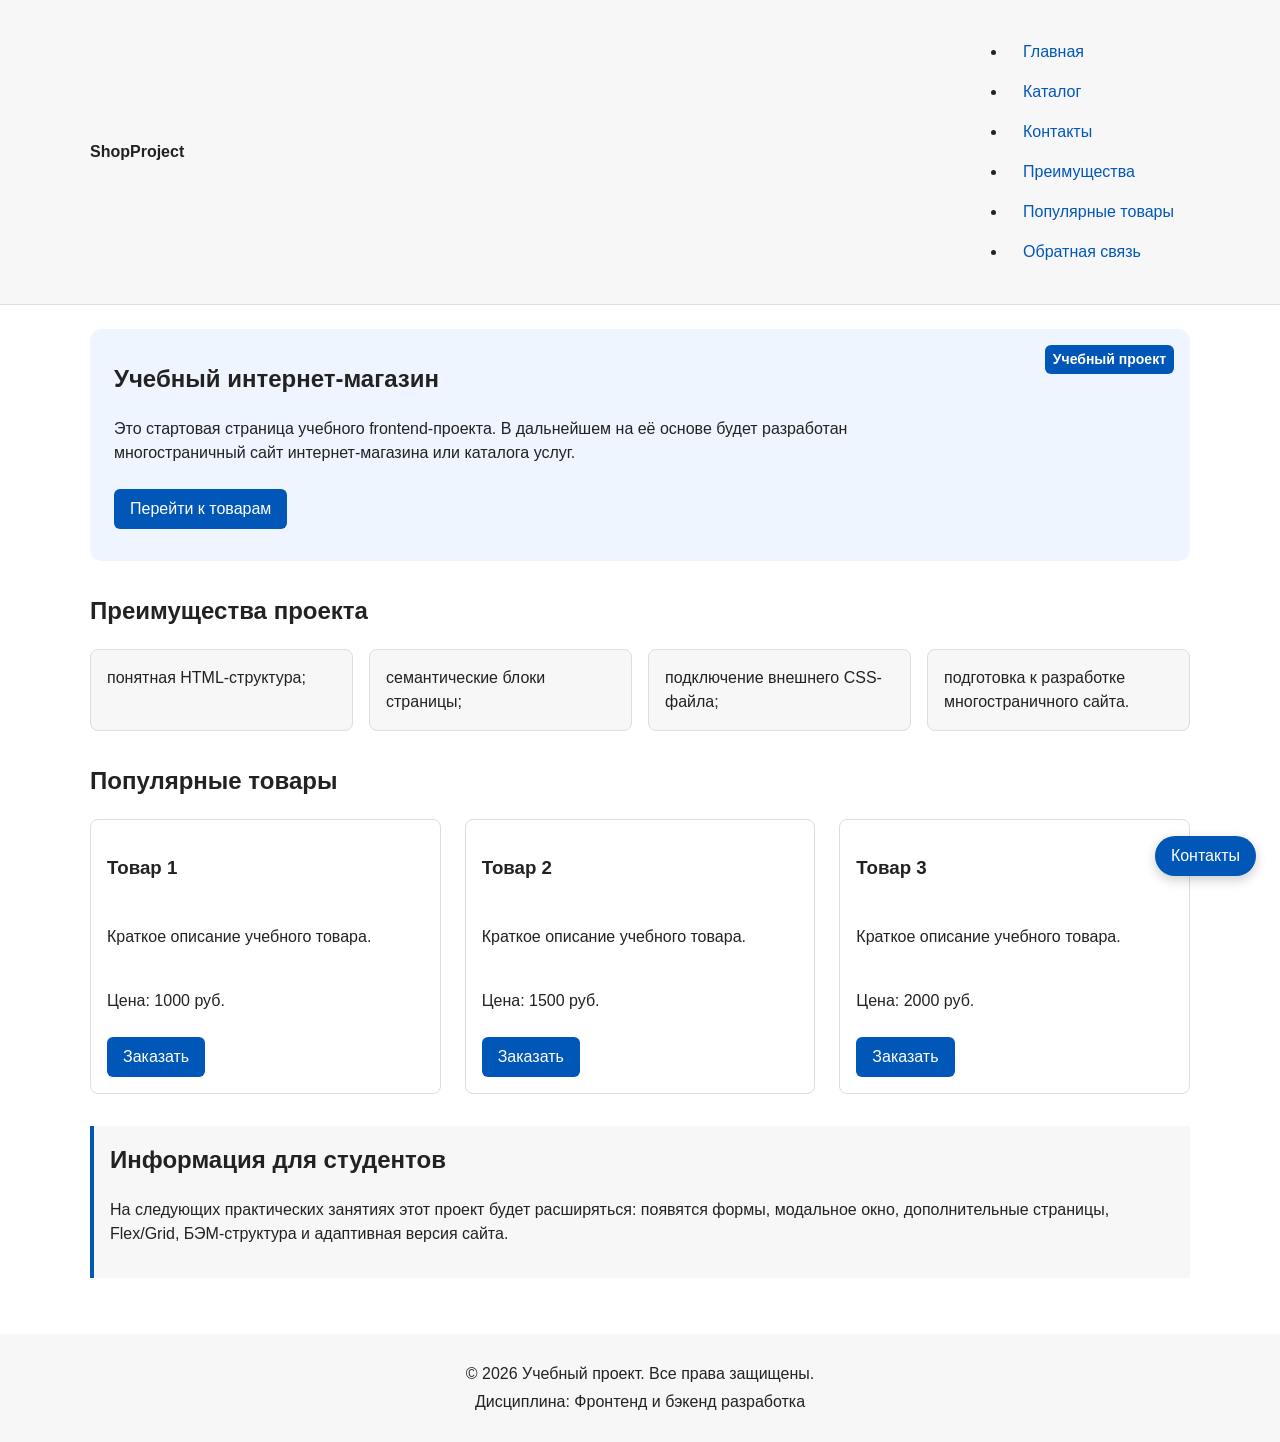
==== commit e4c7c02e: "feat: add flex navigation and grid catalog layout" ====
--- a/index.html
+++ b/index.html
@@ -54,37 +54,38 @@
             </section>
 
             <section class="section" id="popular">
-                <h2 class="section__title">Популярные товары</h2>
-
-                <div class="product-list">
-                    <article class="product-card">
-                        <h3 class="product-card__title">Товар 1</h3>
-                        <p class="product-card__description">Краткое описание учебного товара.</p>
-                        <p class="product-card__price">Цена: 1000 руб.</p>
-                        <button class="button product-card__button" type="button" data-product="Товар 1">
-                            Заказать
-                        </button>
-                    </article>
-
-                    <article class="product-card">
-                        <h3 class="product-card__title">Товар 2</h3>
-                        <p class="product-card__description">Краткое описание учебного товара.</p>
-                        <p class="product-card__price">Цена: 1500 руб.</p>
-                        <button class="button product-card__button" type="button" data-product="Товар 2">
-                            Заказать
-                        </button>
-                    </article>
-
-                    <article class="product-card">
-                        <h3 class="product-card__title">Товар 3</h3>
-                        <p class="product-card__description">Краткое описание учебного товара.</p>
-                        <p class="product-card__price">Цена: 2000 руб.</p>
-                        <button class="button product-card__button" type="button" data-product="Товар 3">
-                            Заказать
-                        </button>
-                    </article>
-                </div>
+            <h2>Популярные товары</h2>
+
+            <div class="products-grid">
+                <article class="product-card">
+                <h3>Товар 1</h3>
+                <p>Краткое описание учебного товара.</p>
+                <p>Цена: 1000 руб.</p>
+                <button class="button product-card__button" type="button" data-product="Товар 1">
+                    Заказать
+                </button>
+                </article>
+
+                <article class="product-card">
+                <h3>Товар 2</h3>
+                <p>Краткое описание учебного товара.</p>
+                <p>Цена: 1500 руб.</p>
+                <button class="button product-card__button" type="button" data-product="Товар 2">
+                    Заказать
+                </button>
+                </article>
+
+                <article class="product-card">
+                <h3>Товар 3</h3>
+                <p>Краткое описание учебного товара.</p>
+                <p>Цена: 2000 руб.</p>
+                <button class="button product-card__button" type="button" data-product="Товар 3">
+                    Заказать
+                </button>
+                </article>
+            </div>
             </section>
+
 
             <aside class="aside-info">
                 <h2 class="aside-info__title">Информация для студентов</h2>
--- a/css/style.css
+++ b/css/style.css
@@ -138,14 +138,20 @@
   color: var(--color-text);
 }
 
-.site-nav__list {
-  display: flex;
-  flex-wrap: wrap;
-  gap: var(--space-md);
-  padding: 0;
-  margin: 0;
-  list-style: none;
-}
+.site-nav__list a {
+  display: inline-block;
+  padding: var(--space-sm) var(--space-md);
+  color: var(--color-primary);
+  text-decoration: none;
+  border-radius: var(--radius-sm);
+}
+
+.site-nav__list a:hover {
+  color: var(--color-white);
+  background-color: var(--color-primary);
+}
+
+
 
 .site-nav__item {
   margin: 0;
@@ -291,6 +297,80 @@
 .product-card__button {
   align-self: flex-start;
 }
+
+.products-grid {
+  display: grid;
+  grid-template-columns: repeat(3, 1fr);
+  gap: var(--space-lg);
+}
+
+.product-card {
+  display: flex;
+  flex-direction: column;
+  gap: var(--space-sm);
+  margin-bottom: 0;
+  padding: var(--space-md);
+  border: 1px solid var(--color-border);
+  border-radius: var(--radius-md);
+  background-color: var(--color-bg);
+}
+
+.product-card .button {
+  margin-top: auto;
+  align-self: flex-start;
+}
+
+.catalog-layout {
+  max-width: var(--container-width);
+  margin: 0 auto var(--space-xl);
+  display: grid;
+  grid-template-columns: 260px 1fr;
+  grid-template-areas: "filters products";
+  gap: var(--space-lg);
+}
+
+.catalog-filters {
+  grid-area: filters;
+  padding: var(--space-md);
+  border: 1px solid var(--color-border);
+  border-radius: var(--radius-md);
+  background-color: var(--color-surface);
+}
+
+.catalog-products {
+  grid-area: products;
+}
+
+.filters-form {
+  display: grid;
+  gap: var(--space-md);
+}
+
+.filters-form fieldset {
+  margin: 0;
+  padding: var(--space-md);
+  border: 1px solid var(--color-border);
+  border-radius: var(--radius-sm);
+}
+
+.filters-form legend {
+  font-weight: 700;
+}
+
+.filters-form label {
+  display: block;
+  margin-bottom: var(--space-sm);
+}
+
+.filters-form input[type="number"] {
+  width: 100%;
+  padding: 8px 10px;
+  border: 1px solid var(--color-border);
+  border-radius: var(--radius-sm);
+  font: inherit;
+}
+
+
 
 /* ===============================
    8. Дополнительный блок
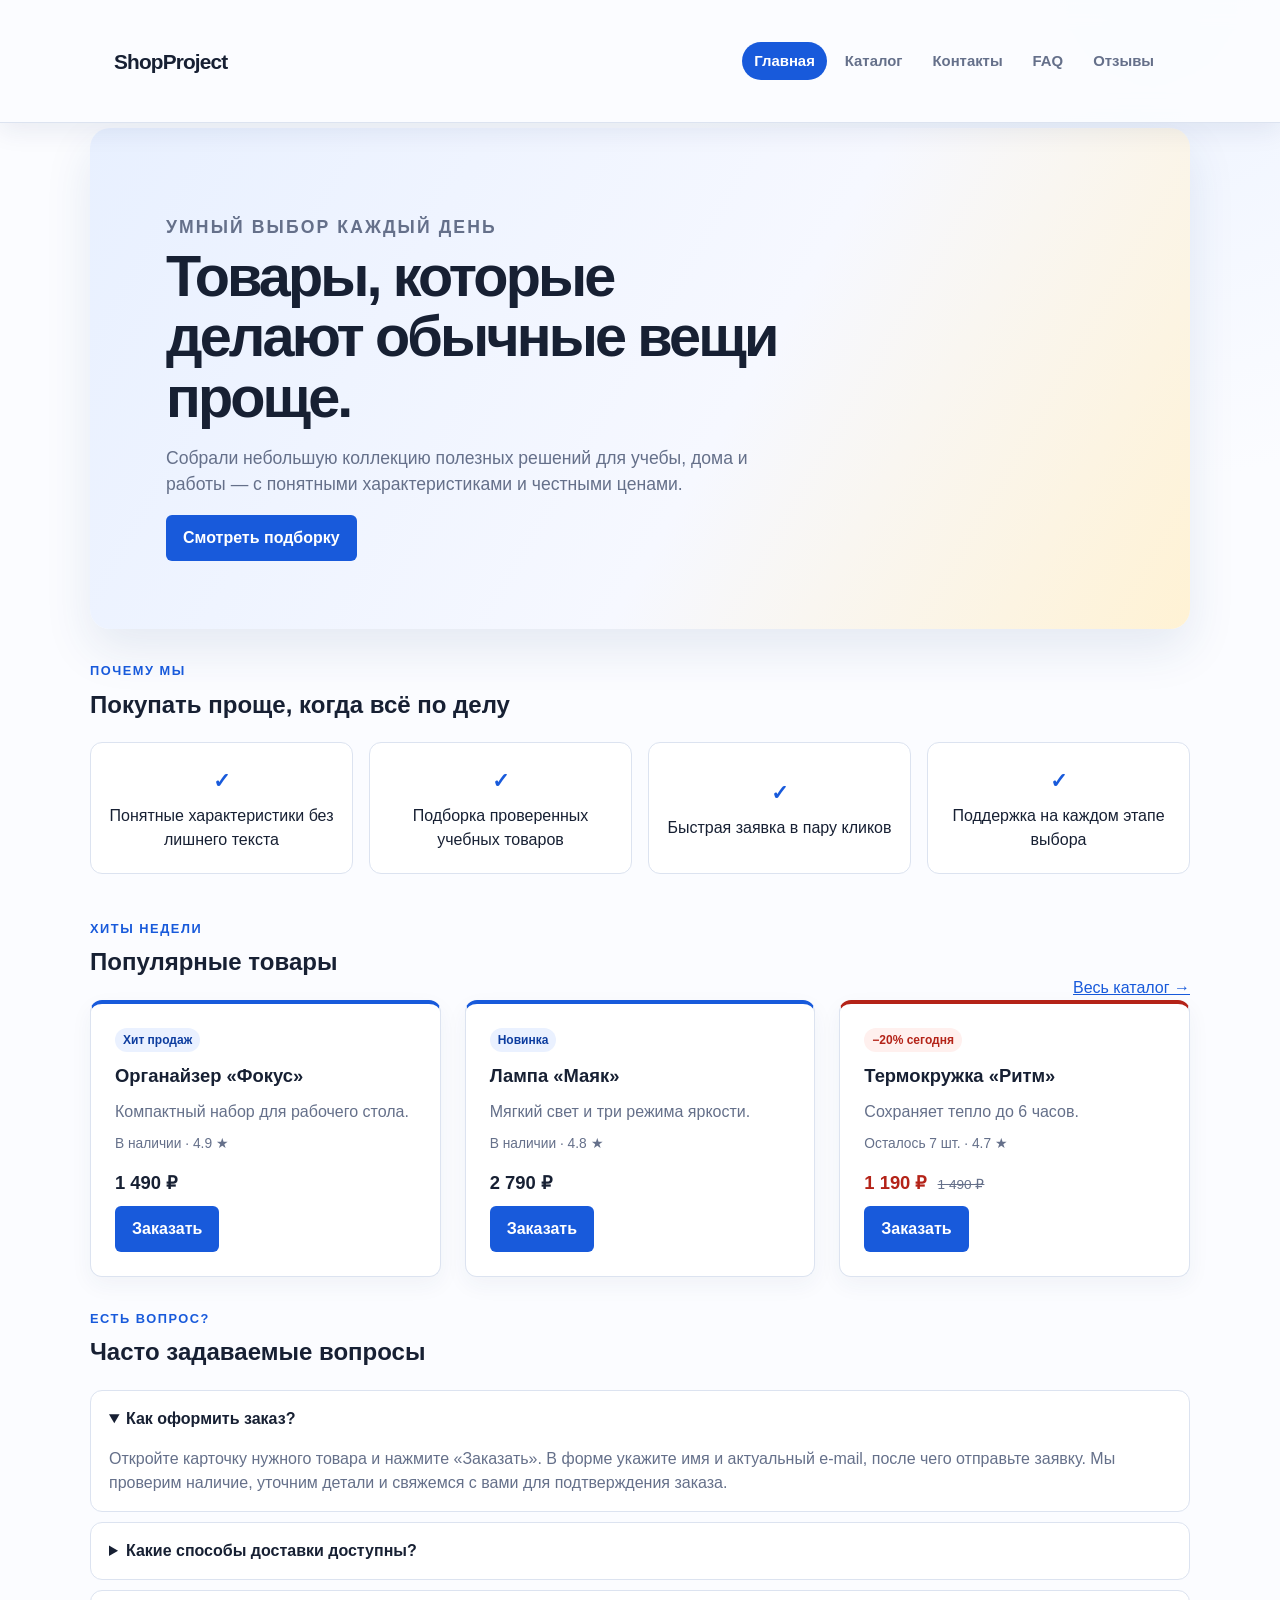
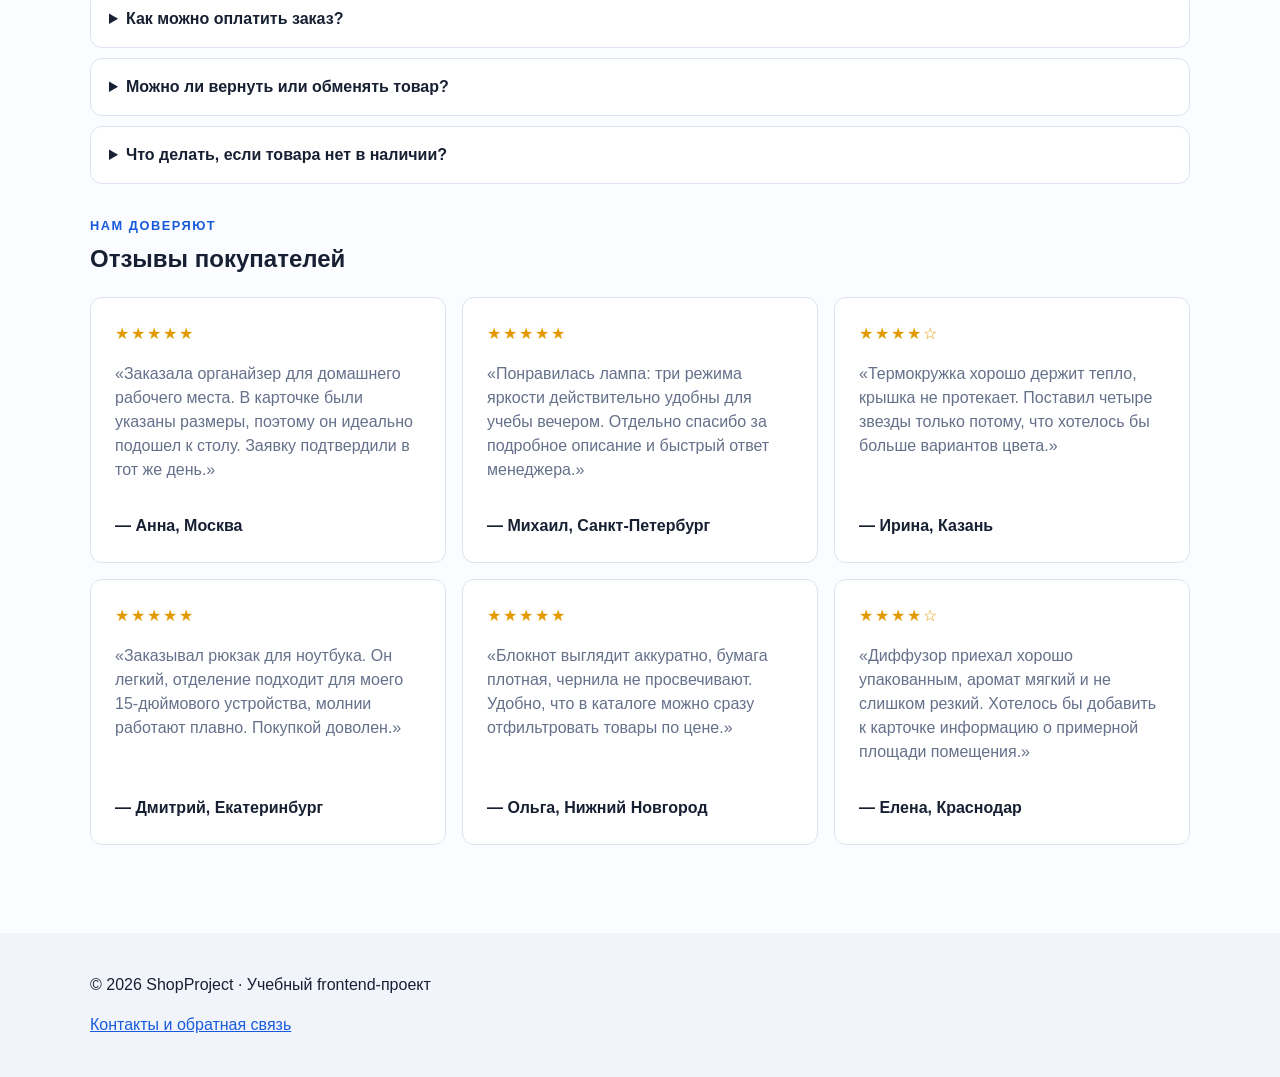
==== commit ef7290ab: "Added changes for control work and 8 practice" ====
--- a/index.html
+++ b/index.html
@@ -1,206 +1,119 @@
 <!doctype html>
 <html lang="ru">
-    <head>
-        <meta charset="UTF-8">
-        <meta name="viewport" content="width=device-width, initial-scale=1.0">
-        <meta property="og:type" content="website">
-        <meta property="og:title" content="Учебный интернет-магазин">
-        <meta property="og:description" content="Учебный frontend-проект интернет-магазина.">
-        <meta property="og:image" content="https://username.github.io/kr1-html-css-shop/images/preview.jpg">
-        <title>Учебный интернет-магазин</title>
-        <link rel="stylesheet" href="css/style.css">
-        <script src="js/main.js" defer></script>
-    </head>
-    <body>
-        <header class="site-header">
-            <div class="site-header__inner">
-                <a class="site-header__logo" href="index.html">ShopProject</a>
+<head>
+  <meta charset="UTF-8">
+  <meta name="viewport" content="width=device-width, initial-scale=1.0">
+  <meta name="description" content="ShopProject — учебный интернет-магазин с подборкой полезных товаров.">
+  <title>ShopProject — учебный интернет-магазин</title>
+  <link rel="stylesheet" href="css/style.css">
+  <script src="js/main.js" defer></script>
+</head>
+<body>
+  <header class="site-header">
+    <div class="site-header__inner">
+      <a class="site-header__logo" href="index.html">ShopProject</a>
+      <nav class="site-nav" aria-label="Основная навигация">
+        <ul class="site-nav__list">
+          <li><a class="site-nav__link site-nav__link--active" href="index.html">Главная</a></li>
+          <li><a class="site-nav__link" href="catalog.html">Каталог</a></li>
+          <li><a class="site-nav__link" href="contacts.html">Контакты</a></li>
+          <li><a class="site-nav__link" href="#faq">FAQ</a></li>
+          <li><a class="site-nav__link" href="#reviews">Отзывы</a></li>
+        </ul>
+      </nav>
+    </div>
+  </header>
 
-                <nav class="site-nav" aria-label="Основная навигация">
-                    <ul class="site-nav__list">
-                        <li><a href="index.html">Главная</a></li>
-                        <li><a href="catalog.html">Каталог</a></li>
-                        <li><a href="contacts.html">Контакты</a></li>
-                        <li><a href="index.html#advantages">Преимущества</a></li>
-                        <li><a href="index.html#popular">Популярные товары</a></li>
-                        <li><a href="index.html#contacts">Обратная связь</a></li>
-                    </ul>
-                </nav>
+  <main>
+    <section class="hero">
+      <p class="section__eyebrow">Умный выбор каждый день</p>
+      <h1>Товары, которые делают обычные вещи проще.</h1>
+      <p>Собрали небольшую коллекцию полезных решений для учебы, дома и работы — с понятными характеристиками и честными ценами.</p>
+      <a class="button" href="#popular">Смотреть подборку</a>
+    </section>
 
-            </div>
-        </header>
+    <section class="section" id="advantages">
+      <p class="section__eyebrow">Почему мы</p>
+      <h2>Покупать проще, когда всё по делу</h2>
+      <ul class="advantages-list">
+        <li>Понятные характеристики без лишнего текста</li>
+        <li>Подборка проверенных учебных товаров</li>
+        <li>Быстрая заявка в пару кликов</li>
+        <li>Поддержка на каждом этапе выбора</li>
+      </ul>
+    </section>
 
-        <main>
-            <section class="hero">
-                <span class="hero__badge">Учебный проект</span>
-                <h1 class="hero__title">Учебный интернет-магазин</h1>
-                <p class="hero__description">
-                    Это стартовая страница учебного frontend-проекта.
-                    В дальнейшем на её основе будет разработан многостраничный сайт
-                    интернет-магазина или каталога услуг.
-                </p>
-                <a class="button hero__button" href="#popular">Перейти к товарам</a>
-            </section>
+    <section class="section" id="popular">
+      <div class="section__heading">
+        <div><p class="section__eyebrow">Хиты недели</p><h2>Популярные товары</h2></div>
+        <a href="catalog.html">Весь каталог →</a>
+      </div>
+      <div class="products-grid">
+        <article class="product-card product-card--featured" data-product-id="focus">
+          <span class="product-card__badge">Хит продаж</span>
+          <h3 class="product-card__title">Органайзер «Фокус»</h3>
+          <p class="product-card__description">Компактный набор для рабочего стола.</p>
+          <p class="product-card__meta">В наличии · 4.9 ★</p>
+          <p class="product-card__price">1 490 ₽</p>
+          <button class="button product-card__button" type="button" data-product="Органайзер «Фокус»">Заказать</button>
+        </article>
+        <article class="product-card product-card--featured" data-product-id="mayak">
+          <span class="product-card__badge">Новинка</span>
+          <h3 class="product-card__title">Лампа «Маяк»</h3>
+          <p class="product-card__description">Мягкий свет и три режима яркости.</p>
+          <p class="product-card__meta">В наличии · 4.8 ★</p>
+          <p class="product-card__price">2 790 ₽</p>
+          <button class="button product-card__button" type="button" data-product="Лампа «Маяк»">Заказать</button>
+        </article>
+        <article class="product-card product-card--discount" data-product-id="rhythm">
+          <span class="product-card__badge product-card__badge--sale">−20% сегодня</span>
+          <h3 class="product-card__title">Термокружка «Ритм»</h3>
+          <p class="product-card__description">Сохраняет тепло до 6 часов.</p>
+          <p class="product-card__meta">Осталось 7 шт. · 4.7 ★</p>
+          <p class="product-card__price">1 190 ₽ <span class="product-card__old-price">1 490 ₽</span></p>
+          <button class="button product-card__button" type="button" data-product="Термокружка «Ритм»">Заказать</button>
+        </article>
+      </div>
+    </section>
 
-            <section class="section" id="advantages">
-                <h2 class="section__title">Преимущества проекта</h2>
+    <section class="section" id="faq">
+      <p class="section__eyebrow">Есть вопрос?</p>
+      <h2>Часто задаваемые вопросы</h2>
+      <div class="faq-list">
+        <details open><summary>Как оформить заказ?</summary><p>Откройте карточку нужного товара и нажмите «Заказать». В форме укажите имя и актуальный e-mail, после чего отправьте заявку. Мы проверим наличие, уточним детали и свяжемся с вами для подтверждения заказа.</p></details>
+        <details><summary>Какие способы доставки доступны?</summary><p>Способ и стоимость доставки согласуются после подтверждения заказа с учетом города и состава покупки. Для учебной версии сайта заявка демонстрирует первый этап оформления, поэтому реальная доставка пока не рассчитывается автоматически.</p></details>
+        <details><summary>Как можно оплатить заказ?</summary><p>После подтверждения заказа менеджер сообщит доступные способы оплаты и итоговую сумму. Не переводите деньги до согласования состава заказа, наличия товаров и условий получения.</p></details>
+        <details><summary>Можно ли вернуть или обменять товар?</summary><p>Если товар не подошел или пришел с недостатком, свяжитесь с поддержкой и укажите номер заявки. Условия возврата и обмена зависят от состояния товара и действующих правил магазина; мы подскажем дальнейшие шаги.</p></details>
+        <details><summary>Что делать, если товара нет в наличии?</summary><p>Оставьте заявку на похожий товар или напишите нам через страницу контактов. Мы уточним ближайшее поступление, предложим аналогичные модели и поможем подобрать вариант в нужном бюджете.</p></details>
+      </div>
+    </section>
 
-                <ul class="advantages-list">
-                    <li class="advantages-list__item">понятная HTML-структура;</li>
-                    <li class="advantages-list__item">семантические блоки страницы;</li>
-                    <li class="advantages-list__item">подключение внешнего CSS-файла;</li>
-                    <li class="advantages-list__item">подготовка к разработке многостраничного сайта.</li>
-                </ul>
-            </section>
+    <section class="section" id="reviews">
+      <p class="section__eyebrow">Нам доверяют</p>
+      <h2>Отзывы покупателей</h2>
+      <div class="reviews-grid">
+        <article class="review-card"><div class="review-card__rating" aria-label="5 из 5">★★★★★</div><p class="review-card__text">«Заказала органайзер для домашнего рабочего места. В карточке были указаны размеры, поэтому он идеально подошел к столу. Заявку подтвердили в тот же день.»</p><p class="review-card__author">— Анна, Москва</p></article>
+        <article class="review-card"><div class="review-card__rating" aria-label="5 из 5">★★★★★</div><p class="review-card__text">«Понравилась лампа: три режима яркости действительно удобны для учебы вечером. Отдельно спасибо за подробное описание и быстрый ответ менеджера.»</p><p class="review-card__author">— Михаил, Санкт-Петербург</p></article>
+        <article class="review-card"><div class="review-card__rating" aria-label="4 из 5">★★★★☆</div><p class="review-card__text">«Термокружка хорошо держит тепло, крышка не протекает. Поставил четыре звезды только потому, что хотелось бы больше вариантов цвета.»</p><p class="review-card__author">— Ирина, Казань</p></article>
+        <article class="review-card"><div class="review-card__rating" aria-label="5 из 5">★★★★★</div><p class="review-card__text">«Заказывал рюкзак для ноутбука. Он легкий, отделение подходит для моего 15-дюймового устройства, молнии работают плавно. Покупкой доволен.»</p><p class="review-card__author">— Дмитрий, Екатеринбург</p></article>
+        <article class="review-card"><div class="review-card__rating" aria-label="5 из 5">★★★★★</div><p class="review-card__text">«Блокнот выглядит аккуратно, бумага плотная, чернила не просвечивают. Удобно, что в каталоге можно сразу отфильтровать товары по цене.»</p><p class="review-card__author">— Ольга, Нижний Новгород</p></article>
+        <article class="review-card"><div class="review-card__rating" aria-label="4 из 5">★★★★☆</div><p class="review-card__text">«Диффузор приехал хорошо упакованным, аромат мягкий и не слишком резкий. Хотелось бы добавить к карточке информацию о примерной площади помещения.»</p><p class="review-card__author">— Елена, Краснодар</p></article>
+      </div>
+    </section>
+  </main>
 
-            <section class="section" id="popular">
-            <h2>Популярные товары</h2>
+  <footer id="contacts"><p>© 2026 ShopProject · Учебный frontend-проект</p><p><a href="contacts.html">Контакты и обратная связь</a></p></footer>
+  <button class="back-to-top" type="button" aria-label="Наверх">↑</button>
 
-            <div class="products-grid">
-                <article class="product-card">
-                <h3>Товар 1</h3>
-                <p>Краткое описание учебного товара.</p>
-                <p>Цена: 1000 руб.</p>
-                <button class="button product-card__button" type="button" data-product="Товар 1">
-                    Заказать
-                </button>
-                </article>
-
-                <article class="product-card">
-                <h3>Товар 2</h3>
-                <p>Краткое описание учебного товара.</p>
-                <p>Цена: 1500 руб.</p>
-                <button class="button product-card__button" type="button" data-product="Товар 2">
-                    Заказать
-                </button>
-                </article>
-
-                <article class="product-card">
-                <h3>Товар 3</h3>
-                <p>Краткое описание учебного товара.</p>
-                <p>Цена: 2000 руб.</p>
-                <button class="button product-card__button" type="button" data-product="Товар 3">
-                    Заказать
-                </button>
-                </article>
-            </div>
-            </section>
-
-
-            <aside class="aside-info">
-                <h2 class="aside-info__title">Информация для студентов</h2>
-                <p class="aside-info__text">
-                    На следующих практических занятиях этот проект будет расширяться:
-                    появятся формы, модальное окно, дополнительные страницы, Flex/Grid,
-                    БЭМ-структура и адаптивная версия сайта.
-                </p>
-            </aside>
-        </main>
-
-        <a class="support-button" href="#contacts" aria-label="Перейти к контактам">
-            Контакты
-        </a>
-
-        <dialog class="order-dialog" id="order-dialog" aria-labelledby="order-dialog-title">
-            <h2 id="order-dialog-title">Оформление заявки</h2>
-
-            <form class="order-form" id="order-form" action="#" method="post" novalidate>
-                <input id="selected-product" name="selected-product" type="hidden">
-
-                <div class="form-field">
-                    <label for="order-name">Имя</label>
-                    <input
-                        id="order-name"
-                        name="name"
-                        type="text"
-                        placeholder="Введите ваше имя"
-                        minlength="2"
-                        autocomplete="given-name"
-                        required
-                    >
-                </div>
-
-                <div class="form-field">
-                    <label for="order-email">E-mail</label>
-                    <input
-                        id="order-email"
-                        name="email"
-                        type="email"
-                        placeholder="example@mail.ru"
-                        autocomplete="email"
-                        required
-                    >
-                </div>
-
-                <div class="form-field">
-                    <label for="order-phone">Телефон</label>
-                    <input
-                        id="order-phone"
-                        name="phone"
-                        type="tel"
-                        inputmode="tel"
-                        placeholder="+7 (900) 000-00-00"
-                        pattern="^\+7 \(\d{3}\) \d{3}-\d{2}-\d{2}$"
-                        required
-                    >
-                    <small>Формат: +7 (900) 000-00-00</small>
-                </div>
-
-                <div class="form-field">
-                    <label for="order-date">Дата связи</label>
-                    <input
-                        id="order-date"
-                        name="date"
-                        type="date"
-                    >
-                </div>
-
-                <div class="form-field">
-                    <label for="order-topic">Тема заявки</label>
-                    <select id="order-topic" name="topic" required>
-                        <option value="">Выберите тему</option>
-                        <option value="product">Заказ товара</option>
-                        <option value="consultation">Консультация</option>
-                        <option value="delivery">Доставка</option>
-                    </select>
-                </div>
-
-                <div class="form-field">
-                    <label for="order-comment">Комментарий</label>
-                    <textarea
-                        id="order-comment"
-                        name="comment"
-                        rows="4"
-                        placeholder="Укажите дополнительную информацию"
-                    ></textarea>
-                </div>
-
-                <div class="form-field form-field--checkbox">
-                    <label>
-                        <input
-                            id="order-agreement"
-                            name="agreement"
-                            type="checkbox"
-                            required
-                        >
-                        Я согласен на обработку данных
-                    </label>
-                </div>
-
-                <div class="form-actions">
-                    <button type="button" id="close-order-dialog">Закрыть</button>
-                    <button type="submit">Отправить заявку</button>
-                </div>
-            </form>
-        </dialog>
-
-        <p class="success-message" id="success-message" hidden>
-            Форма успешно отправлена!
-        </p>
-
-        <footer class="site-footer" id="contacts">
-            <p class="site-footer__text">&copy; 2026 Учебный проект. Все права защищены.</p>
-            <p class="site-footer__text">Дисциплина: Фронтенд и бэкенд разработка</p>
-        </footer>
-    </body>
+  <dialog class="order-dialog" id="order-dialog" aria-labelledby="order-dialog-title">
+    <h2 class="order-dialog__title" id="order-dialog-title">Оформление заявки</h2>
+    <form class="order-form" id="order-form" action="#" method="post" novalidate>
+      <input id="selected-product" name="product" type="hidden">
+      <div class="order-form__field"><label class="order-form__label" for="order-name">Имя</label><input class="order-form__input" id="order-name" name="name" type="text" required></div>
+      <div class="order-form__field"><label class="order-form__label" for="order-email">E-mail</label><input class="order-form__input" id="order-email" name="email" type="email" required></div>
+      <div class="order-form__actions"><button class="button button--primary" type="submit">Отправить заявку</button><button class="button button--secondary" id="close-order-dialog" type="button">Закрыть</button></div>
+    </form>
+  </dialog>
+  <p class="success-message" id="success-message" hidden>Заявка отправлена! Мы свяжемся с вами в ближайшее время.</p>
+</body>
 </html>
--- a/css/style.css
+++ b/css/style.css
@@ -1,550 +1,239 @@
-/* ===============================
-   1. Переменные проекта
-   =============================== */
-
 :root {
-  /* Основные цвета проекта */
-  --color-bg: #ffffff;
-  --color-text: #222222;
-  --color-muted: #666666;
-  --color-primary: #0057b8;
-  --color-primary-dark: #003f86;
-  --color-border: #dddddd;
-  --color-surface: #f7f7f7;
-  --color-surface-accent: #eef5ff;
-  --color-danger: #b00020;
+  --color-bg: #fbfcff;
+  --color-text: #172033;
+  --color-muted: #65708a;
+  --color-primary: #185adb;
+  --color-primary-dark: #0d3d9f;
+  --color-border: #dce3f0;
+  --color-surface: #f1f5fb;
+  --color-surface-accent: #eaf1ff;
+  --color-danger: #b42318;
   --color-success: #168a2f;
   --color-success-bg: #eefaf0;
-  --color-white: #ffffff;
-
-  /* Отступы */
+  --color-white: #fff;
+  --color-accent: #ffb703;
   --space-xs: 4px;
   --space-sm: 8px;
   --space-md: 16px;
   --space-lg: 24px;
   --space-xl: 32px;
-
-  /* Скругления */
   --radius-sm: 6px;
-  --radius-md: 8px;
-  --radius-lg: 12px;
-
-  /* Размеры */
+  --radius-md: 12px;
+  --radius-lg: 20px;
   --container-width: 1100px;
-}
-
-/* ===============================
-   2. Базовые стили
-   =============================== */
-
-* {
-  box-sizing: border-box;
-}
-
-html {
-  scroll-behavior: smooth;
-}
-
+  --header-space: 104px;
+}
+
+* { box-sizing: border-box; }
+html { scroll-behavior: smooth; }
+:where([id]) { scroll-margin-top: calc(var(--header-space) + 16px); }
 body {
   margin: 0;
+  padding-top: var(--header-space);
   font-family: Arial, sans-serif;
   line-height: 1.5;
   color: var(--color-text);
-  background-color: var(--color-bg);
-}
-
-main {
-  padding: var(--space-lg);
-}
-
-a {
-  color: var(--color-primary);
-}
-
-a:hover {
-  color: var(--color-primary-dark);
-}
-
-a:focus-visible {
-  outline: 2px solid var(--color-primary);
+  background:
+    radial-gradient(circle at 90% 0, #edf3ff 0, transparent 30rem),
+    var(--color-bg);
+}
+header, main, footer { padding: var(--space-lg); }
+footer { margin-top: var(--space-xl); background: var(--color-surface); }
+a { color: var(--color-primary); }
+a:hover { color: var(--color-primary-dark); }
+a:focus-visible, button:focus-visible, input:focus-visible, select:focus-visible, textarea:focus-visible {
+  outline: 3px solid #ffcf5c;
   outline-offset: 3px;
 }
 
-button,
-input,
-select,
-textarea {
-  font: inherit;
-}
-
-/* ===============================
-   3. Общие элементы
-   =============================== */
-
-.button {
-  display: inline-block;
-  padding: var(--space-sm) var(--space-md);
-  color: var(--color-white);
-  background-color: var(--color-primary);
-  text-decoration: none;
-  border: none;
-  border-radius: var(--radius-sm);
-  cursor: pointer;
-}
-
-.button:hover {
-  color: var(--color-white);
-  background-color: var(--color-primary-dark);
-}
-
-.button:focus-visible {
-  outline: 2px solid var(--color-primary);
-  outline-offset: 3px;
-}
-
-.button:disabled {
-  opacity: 0.6;
-  cursor: not-allowed;
-}
-
-/* ===============================
-   4. БЭМ: шапка и навигация
-   =============================== */
-
 .site-header {
-  position: sticky;
-  top: 0;
-  z-index: 10;
-  padding: var(--space-md) var(--space-lg);
-  background-color: var(--color-surface);
+  position: fixed;
+  inset: 0 0 auto;
+  z-index: 1000;
+  background: rgba(251, 252, 255, .94);
   border-bottom: 1px solid var(--color-border);
-}
-
+  box-shadow: 0 8px 24px rgba(20, 44, 87, .08);
+  backdrop-filter: blur(12px);
+}
 .site-header__inner {
   max-width: var(--container-width);
   margin: 0 auto;
-
-  /* 11. Flexbox */
+  padding: 18px var(--space-lg);
   display: flex;
   align-items: center;
   justify-content: space-between;
   gap: var(--space-lg);
 }
-
 .site-header__logo {
-  flex-shrink: 0;
-  font-weight: bold;
+  color: var(--color-text);
+  font-size: 1.3rem;
+  font-weight: 800;
+  letter-spacing: -.04em;
   text-decoration: none;
-  color: var(--color-text);
-}
-
-.site-nav__list a {
+}
+.site-nav__list {
+  display: flex;
+  flex-wrap: wrap;
+  justify-content: flex-end;
+  gap: 6px;
+  margin: 0;
+  padding: 0;
+  list-style: none;
+}
+.site-nav__link {
   display: inline-block;
-  padding: var(--space-sm) var(--space-md);
+  padding: 8px 12px;
+  color: var(--color-muted);
+  border-radius: 999px;
+  text-decoration: none;
+  font-size: .93rem;
+  font-weight: 700;
+}
+.site-nav__link:hover, .site-nav__link--active {
+  color: var(--color-white);
+  background: var(--color-primary);
+}
+
+.button {
+  display: inline-block;
+  padding: 10px 16px;
+  border: 1px solid transparent;
+  border-radius: var(--radius-sm);
+  font: inherit;
+  font-weight: 700;
+  text-decoration: none;
+  cursor: pointer;
+  transition: transform .2s, background .2s, box-shadow .2s;
+}
+.button:hover { transform: translateY(-2px); box-shadow: 0 6px 14px rgba(24, 90, 219, .18); }
+.button--primary, .button:not(.button--secondary):not(.button--ghost) {
+  color: var(--color-white);
+  background: var(--color-primary);
+}
+.button--primary:hover { background: var(--color-primary-dark); }
+.button--secondary, .button--ghost {
   color: var(--color-primary);
-  text-decoration: none;
-  border-radius: var(--radius-sm);
-}
-
-.site-nav__list a:hover {
-  color: var(--color-white);
-  background-color: var(--color-primary);
-}
-
-
-
-.site-nav__item {
-  margin: 0;
-}
-
-.site-nav__link {
-  color: var(--color-primary);
-  text-decoration: none;
-}
-
-.site-nav__link:hover {
-  text-decoration: underline;
-}
-
-.breadcrumbs {
+  background: transparent;
+  border-color: var(--color-primary);
+}
+.button--secondary:hover, .button--ghost:hover { color: var(--color-white); background: var(--color-primary); }
+.button--ghost { border-color: var(--color-border); color: var(--color-muted); }
+.button:disabled, .button--disabled { opacity: .55; cursor: not-allowed; transform: none; box-shadow: none; }
+
+.hero, .section, .aside-info, .breadcrumbs, .catalog-layout, footer > * {
   max-width: var(--container-width);
-  margin: 0 auto var(--space-md);
-  font-size: 14px;
-  color: var(--color-muted);
-}
-
-.breadcrumbs a {
-  color: var(--color-primary);
-}
-
-.breadcrumbs span::before {
-  content: " / ";
-  color: var(--color-muted);
-}
-
-:target {
-  outline: 2px dashed var(--color-primary);
-  outline-offset: 4px;
-}
-
-
-
-/* ===============================
-   5. БЭМ: главная секция
-   =============================== */
-
+  margin-left: auto;
+  margin-right: auto;
+}
 .hero {
-  position: relative; /* 13. Точка отсчёта для absolute-элемента */
-  max-width: var(--container-width);
-  margin: 0 auto var(--space-xl);
-  padding: var(--space-xl) var(--space-lg);
-  background-color: var(--color-surface-accent);
+  margin-bottom: var(--space-xl);
+  padding: clamp(28px, 6vw, 68px) clamp(24px, 7vw, 76px);
   border-radius: var(--radius-lg);
-  overflow: hidden;
-}
-
-.hero__badge {
-  position: absolute; /* 13. Absolute относительно .hero */
-  top: var(--space-md);
-  right: var(--space-md);
-  padding: var(--space-xs) var(--space-sm);
-  color: var(--color-white);
-  background-color: var(--color-primary);
-  border-radius: var(--radius-sm);
-  font-size: 14px;
-  font-weight: bold;
-}
-
-.hero__title {
-  margin-top: 0;
-  padding-right: 150px;
-}
-
-.hero__description {
-  max-width: 760px;
-}
-
-.hero__button {
-  margin-top: var(--space-sm);
-}
-
-/* ===============================
-   6. Секции и преимущества
-   =============================== */
-
-.section {
-  max-width: var(--container-width);
-  margin: 0 auto var(--space-xl);
-}
-
-.section__title {
-  margin-top: 0;
-}
-
-.advantages-list {
-  display: flex; /* 11. Flexbox */
-  flex-wrap: wrap;
-  gap: var(--space-md);
-  padding: 0;
-  margin: 0;
-  list-style: none;
-}
-
-.advantages-list__item {
-  flex: 1 1 220px;
-  padding: var(--space-md);
+  background: linear-gradient(120deg, #e8f0ff, #f6f8ff 58%, #fff2d4);
+  box-shadow: 0 20px 48px rgba(29, 66, 130, .1);
+}
+.hero h1 { max-width: 650px; margin: 0 0 var(--space-md); font-size: clamp(2rem, 5vw, 3.6rem); line-height: 1.05; letter-spacing: -.05em; }
+.hero p { max-width: 640px; color: var(--color-muted); font-size: 1.1rem; }
+.section { margin-bottom: var(--space-xl); }
+.section h2 { margin-top: 0; }
+.section__heading { display: flex; align-items: end; justify-content: space-between; gap: var(--space-md); }
+.section__eyebrow { margin-bottom: 6px; color: var(--color-primary); font-size: .8rem; font-weight: 800; letter-spacing: .12em; text-transform: uppercase; }
+
+.advantages-list { display: grid; grid-template-columns: repeat(4, 1fr); gap: var(--space-md); padding: 0; list-style: none; align-items: stretch; }
+.advantages-list li { min-height: 132px; display: flex; flex-direction: column; align-items: center; justify-content: center; padding: var(--space-md); border: 1px solid var(--color-border); border-radius: var(--radius-md); background: var(--color-white); text-align: center; }
+.advantages-list li::before { content: "✓"; display: block; margin-bottom: 8px; color: var(--color-primary); font-size: 1.3rem; font-weight: 800; }
+.products-grid { display: grid; grid-template-columns: repeat(3, 1fr); gap: var(--space-lg); }
+.product-card {
+  position: relative;
+  display: flex;
+  flex-direction: column;
+  gap: 10px;
+  min-width: 0;
+  padding: var(--space-lg);
   border: 1px solid var(--color-border);
   border-radius: var(--radius-md);
-  background-color: var(--color-surface);
-}
-
-/* ===============================
-   7. Карточки товаров
-   =============================== */
-
-.product-list {
-  display: grid; /* 11. CSS Grid */
-  grid-template-columns: repeat(3, minmax(0, 1fr));
-  gap: var(--space-lg);
-}
-
-.product-card {
-  display: flex; /* Flexbox внутри карточки */
-  flex-direction: column;
-  padding: var(--space-md);
-  border: 1px solid var(--color-border);
-  border-radius: var(--radius-md);
-  background-color: var(--color-bg);
-}
-
-.product-card:hover {
-  border-color: var(--color-primary);
-}
-
-.product-card__title {
-  margin-top: 0;
-}
-
-.product-card__description {
-  margin-bottom: var(--space-sm);
-}
-
-.product-card__price {
-  margin-top: auto;
-  font-weight: bold;
-}
-
-.product-card__button {
-  align-self: flex-start;
-}
-
-.products-grid {
-  display: grid;
-  grid-template-columns: repeat(3, 1fr);
-  gap: var(--space-lg);
-}
-
-.product-card {
-  display: flex;
-  flex-direction: column;
-  gap: var(--space-sm);
-  margin-bottom: 0;
-  padding: var(--space-md);
-  border: 1px solid var(--color-border);
-  border-radius: var(--radius-md);
-  background-color: var(--color-bg);
-}
-
-.product-card .button {
-  margin-top: auto;
-  align-self: flex-start;
-}
-
-.catalog-layout {
-  max-width: var(--container-width);
-  margin: 0 auto var(--space-xl);
-  display: grid;
-  grid-template-columns: 260px 1fr;
-  grid-template-areas: "filters products";
-  gap: var(--space-lg);
-}
-
-.catalog-filters {
-  grid-area: filters;
-  padding: var(--space-md);
-  border: 1px solid var(--color-border);
-  border-radius: var(--radius-md);
-  background-color: var(--color-surface);
-}
-
-.catalog-products {
-  grid-area: products;
-}
-
-.filters-form {
-  display: grid;
-  gap: var(--space-md);
-}
-
-.filters-form fieldset {
-  margin: 0;
-  padding: var(--space-md);
-  border: 1px solid var(--color-border);
-  border-radius: var(--radius-sm);
-}
-
-.filters-form legend {
-  font-weight: 700;
-}
-
-.filters-form label {
-  display: block;
-  margin-bottom: var(--space-sm);
-}
-
-.filters-form input[type="number"] {
-  width: 100%;
-  padding: 8px 10px;
-  border: 1px solid var(--color-border);
-  border-radius: var(--radius-sm);
-  font: inherit;
-}
-
-
-
-/* ===============================
-   8. Дополнительный блок
-   =============================== */
-
-.aside-info {
-  max-width: var(--container-width);
-  margin: 0 auto var(--space-xl);
-  padding: var(--space-md);
-  border-left: 4px solid var(--color-primary);
-  background-color: var(--color-surface);
-}
-
-.aside-info__title {
-  margin-top: 0;
-}
-
-/* ===============================
-   9. Форма и модальное окно
-   =============================== */
-
-.order-dialog {
-  width: min(100% - 32px, 560px);
-  padding: var(--space-lg);
-  border: none;
-  border-radius: var(--radius-lg);
-}
-
-.order-dialog::backdrop {
-  background-color: rgba(0, 0, 0, 0.5);
-}
-
-.form-field {
-  margin-bottom: var(--space-md);
-}
-
-.form-field label {
-  display: block;
-  margin-bottom: var(--space-xs);
-}
-
-.form-field input,
-.form-field select,
-.form-field textarea {
-  width: 100%;
-  padding: 10px 12px;
-  border: 1px solid var(--color-border);
-  border-radius: var(--radius-sm);
-  font: inherit;
-}
-
-.form-field input[type="checkbox"] {
-  width: auto;
-}
-
-.form-field small {
-  display: block;
-  margin-top: var(--space-xs);
-  color: var(--color-muted);
-}
-
-.form-field input:hover,
-.form-field select:hover,
-.form-field textarea:hover {
-  border-color: var(--color-primary);
-}
-
-.form-field input:focus-visible,
-.form-field select:focus-visible,
-.form-field textarea:focus-visible,
-.form-actions button:focus-visible {
-  outline: 2px solid var(--color-primary);
-  outline-offset: 3px;
-}
-
-[aria-invalid="true"] {
-  border-color: var(--color-danger);
-}
-
-.form-actions {
-  display: flex;
-  justify-content: flex-end;
-  gap: var(--space-sm);
-}
-
-/* ===============================
-   10. Сообщение и footer
-   =============================== */
-
-.success-message {
-  max-width: var(--container-width);
-  margin: var(--space-lg) auto;
-  padding: var(--space-md);
-  border-left: 4px solid var(--color-success);
-  background-color: var(--color-success-bg);
-}
-
-.site-footer {
-  padding: var(--space-lg);
-  background-color: var(--color-surface);
-  text-align: center;
-}
-
-.site-footer__text {
-  margin: var(--space-xs) 0;
-}
-
-/* ===============================
-   11. Fixed-позиционирование
-   =============================== */
-
-.support-button {
-  position: fixed; /* 13. Элемент закреплён относительно окна браузера */
-  right: var(--space-lg);
-  bottom: var(--space-lg);
-  z-index: 20;
-  padding: var(--space-sm) var(--space-md);
-  color: var(--color-white);
-  background-color: var(--color-primary);
-  border-radius: 999px;
-  text-decoration: none;
-  box-shadow: 0 4px 12px rgba(0, 0, 0, 0.2);
-}
-
-.support-button:hover {
-  color: var(--color-white);
-  background-color: var(--color-primary-dark);
-}
-
-/* ===============================
-   12. Адаптивность
-   =============================== */
+  background: var(--color-white);
+  box-shadow: 0 8px 22px rgba(30, 50, 90, .05);
+  transition: transform .2s, border-color .2s, box-shadow .2s;
+}
+.product-card[data-product-id] { cursor: pointer; }
+.product-card[data-product-id]:focus-visible { outline: 3px solid #ffcf5c; outline-offset: 3px; }
+.product-card:hover { border-color: #9ab7ef; transform: translateY(-4px); box-shadow: 0 14px 30px rgba(30, 50, 90, .11); }
+.product-card--featured { border-top: 4px solid var(--color-primary); }
+.product-card--discount { border-top: 4px solid var(--color-danger); }
+.product-card--compact { padding: var(--space-md); gap: 6px; }
+.product-card__visual { display: block; width: 100%; height: 150px; border-radius: var(--radius-sm); background: linear-gradient(135deg, #dce9ff, #fff1c8); object-fit: cover; }
+.product-card--discount .product-card__visual { background: linear-gradient(135deg, #ffe0dc, #fff1c8); }
+.product-card__badge { width: fit-content; padding: 3px 8px; border-radius: 999px; color: var(--color-primary-dark); background: var(--color-surface-accent); font-size: .75rem; font-weight: 800; }
+.product-card__badge--sale { color: var(--color-danger); background: #fff0ee; }
+.product-card__title { margin: 0; font-size: 1.15rem; }
+.product-card__description { margin: 0; color: var(--color-muted); }
+.product-card__meta { display: flex; flex-wrap: wrap; gap: 6px; margin: 0; color: var(--color-muted); font-size: .86rem; }
+.product-card__price { margin: 4px 0 0; font-size: 1.15rem; font-weight: 800; }
+.product-card__old-price { margin-left: 6px; color: var(--color-muted); font-size: .85rem; font-weight: 400; text-decoration: line-through; }
+.product-card--discount .product-card__price { color: var(--color-danger); }
+.product-card__button { margin-top: auto; align-self: flex-start; }
+#popular .product-card__button { margin-top: 0; }
+.aside-info { padding: var(--space-lg); border-left: 4px solid var(--color-primary); background: var(--color-surface); }
+
+.breadcrumbs { margin-bottom: var(--space-md); color: var(--color-muted); font-size: .9rem; }
+.breadcrumbs__current::before { content: " / "; }
+.catalog-layout { display: grid; grid-template-columns: 260px 1fr; grid-template-areas: "filters products"; gap: var(--space-lg); align-items: start; }
+.product-detail { display: grid; grid-template-columns: minmax(280px, 1fr) minmax(280px, 1fr); gap: clamp(24px, 5vw, 64px); align-items: center; padding: clamp(24px, 5vw, 56px); border: 1px solid var(--color-border); border-radius: var(--radius-lg); background: var(--color-white); box-shadow: 0 14px 34px rgba(30, 50, 90, .08); }
+.product-detail__image { width: 100%; max-height: 440px; border-radius: var(--radius-md); object-fit: cover; }
+.product-detail__title { margin: 8px 0 12px; font-size: clamp(2rem, 4vw, 3.2rem); line-height: 1.05; letter-spacing: -.04em; }
+.product-detail__description { color: var(--color-muted); font-size: 1.05rem; }
+.product-detail__price { margin: var(--space-lg) 0; font-size: 1.6rem; font-weight: 800; }
+.product-detail__actions { display: flex; flex-wrap: wrap; gap: var(--space-md); align-items: center; }
+.product-specs { display: grid; grid-template-columns: repeat(2, 1fr); gap: 10px 24px; margin: var(--space-lg) 0; padding: var(--space-lg) 0; border-top: 1px solid var(--color-border); border-bottom: 1px solid var(--color-border); }
+.product-specs dt { color: var(--color-muted); }
+.product-specs dd { margin: 0; font-weight: 700; text-align: right; }
+.catalog-filters { position: sticky; top: 120px; grid-area: filters; padding: var(--space-md); border: 1px solid var(--color-border); border-radius: var(--radius-md); background: var(--color-white); box-shadow: 0 8px 22px rgba(30, 50, 90, .06); }
+.catalog-filters__hint { color: var(--color-muted); font-size: .85rem; }
+.catalog-products { grid-area: products; min-width: 0; }
+.filters-form { display: grid; gap: var(--space-md); }
+.filters-form fieldset { margin: 0; padding: var(--space-md); border: 1px solid var(--color-border); border-radius: var(--radius-sm); }
+.filters-form legend { font-weight: 700; }
+.filters-form label { display: block; margin-bottom: var(--space-sm); }
+.filters-form input[type="number"], .form-field input, .form-field select, .form-field textarea, .order-form__input { width: 100%; padding: 10px 12px; border: 1px solid var(--color-border); border-radius: var(--radius-sm); font: inherit; }
+.filter-actions { display: flex; gap: 8px; flex-wrap: wrap; }
+.filter-empty { padding: var(--space-lg); border: 1px dashed var(--color-border); color: var(--color-muted); text-align: center; }
+
+.faq-list { display: grid; gap: 10px; }
+.faq-list details { padding: 16px 18px; border: 1px solid var(--color-border); border-radius: var(--radius-md); background: var(--color-white); }
+.faq-list summary { cursor: pointer; font-weight: 700; }
+.faq-list p { margin-bottom: 0; color: var(--color-muted); }
+.reviews-grid { display: grid; grid-template-columns: repeat(3, 1fr); gap: var(--space-md); }
+.review-card { display: flex; flex-direction: column; padding: var(--space-lg); border: 1px solid var(--color-border); border-radius: var(--radius-md); background: var(--color-white); }
+.review-card__rating { color: #e39a00; letter-spacing: 2px; }
+.review-card__text { flex: 1; color: var(--color-muted); }
+.review-card__author { margin-bottom: 0; font-weight: 700; }
+.back-to-top { position: fixed; right: 24px; bottom: 24px; z-index: 900; display: grid; width: 46px; height: 46px; place-items: center; border: 0; border-radius: 50%; color: var(--color-white); background: var(--color-primary); box-shadow: 0 8px 18px rgba(24, 90, 219, .3); cursor: pointer; opacity: 0; pointer-events: none; transform: translateY(12px); transition: opacity .2s, transform .2s; }
+.back-to-top.is-visible { opacity: 1; pointer-events: auto; transform: translateY(0); }
+
+.order-dialog { width: min(100% - 32px, 560px); padding: var(--space-lg); border: none; border-radius: var(--radius-lg); }
+.order-dialog::backdrop { background: rgba(7, 22, 52, .55); }
+.order-dialog__title { margin-top: 0; }
+.order-form__field { margin-bottom: var(--space-md); }
+.order-form__label { display: block; margin-bottom: var(--space-xs); }
+.order-form__actions { display: flex; gap: var(--space-md); margin-top: var(--space-lg); }
+.success-message { max-width: var(--container-width); margin: var(--space-lg) auto; padding: var(--space-md); border-left: 4px solid var(--color-success); background: var(--color-success-bg); }
+[hidden] { display: none !important; }
 
 @media (max-width: 800px) {
-  .site-header__inner {
-    align-items: flex-start;
-    flex-direction: column;
-  }
-
-  .product-list {
-    grid-template-columns: repeat(2, minmax(0, 1fr));
-  }
-
-  .hero__title {
-    padding-right: 0;
-  }
-
-  .hero__badge {
-    position: static;
-    display: inline-block;
-    margin-bottom: var(--space-md);
-  }
-}
-
+  :root { --header-space: 154px; }
+  .site-header__inner { align-items: flex-start; flex-direction: column; gap: 8px; }
+  .site-nav__list { justify-content: flex-start; }
+  .advantages-list, .reviews-grid { grid-template-columns: repeat(2, 1fr); }
+  .catalog-layout { grid-template-columns: 1fr; grid-template-areas: "filters" "products"; }
+  .catalog-filters { position: static; }
+  .product-detail { grid-template-columns: 1fr; }
+}
 @media (max-width: 560px) {
-  main {
-    padding: var(--space-md);
-  }
-
-  .site-header {
-    padding: var(--space-md);
-  }
-
-  .site-nav__list {
-    flex-direction: column;
-    gap: var(--space-sm);
-  }
-
-  .product-list {
-    grid-template-columns: 1fr;
-  }
-
-  .support-button {
-    right: var(--space-md);
-    bottom: var(--space-md);
-  }
-}
+  :root { --header-space: 202px; }
+  header, main, footer { padding: var(--space-md); }
+  .products-grid, .advantages-list, .reviews-grid { grid-template-columns: 1fr; }
+  .site-nav__link { padding: 7px 9px; font-size: .86rem; }
+  .hero { padding: 28px 22px; }
+  .section__heading { align-items: flex-start; flex-direction: column; }
+}
